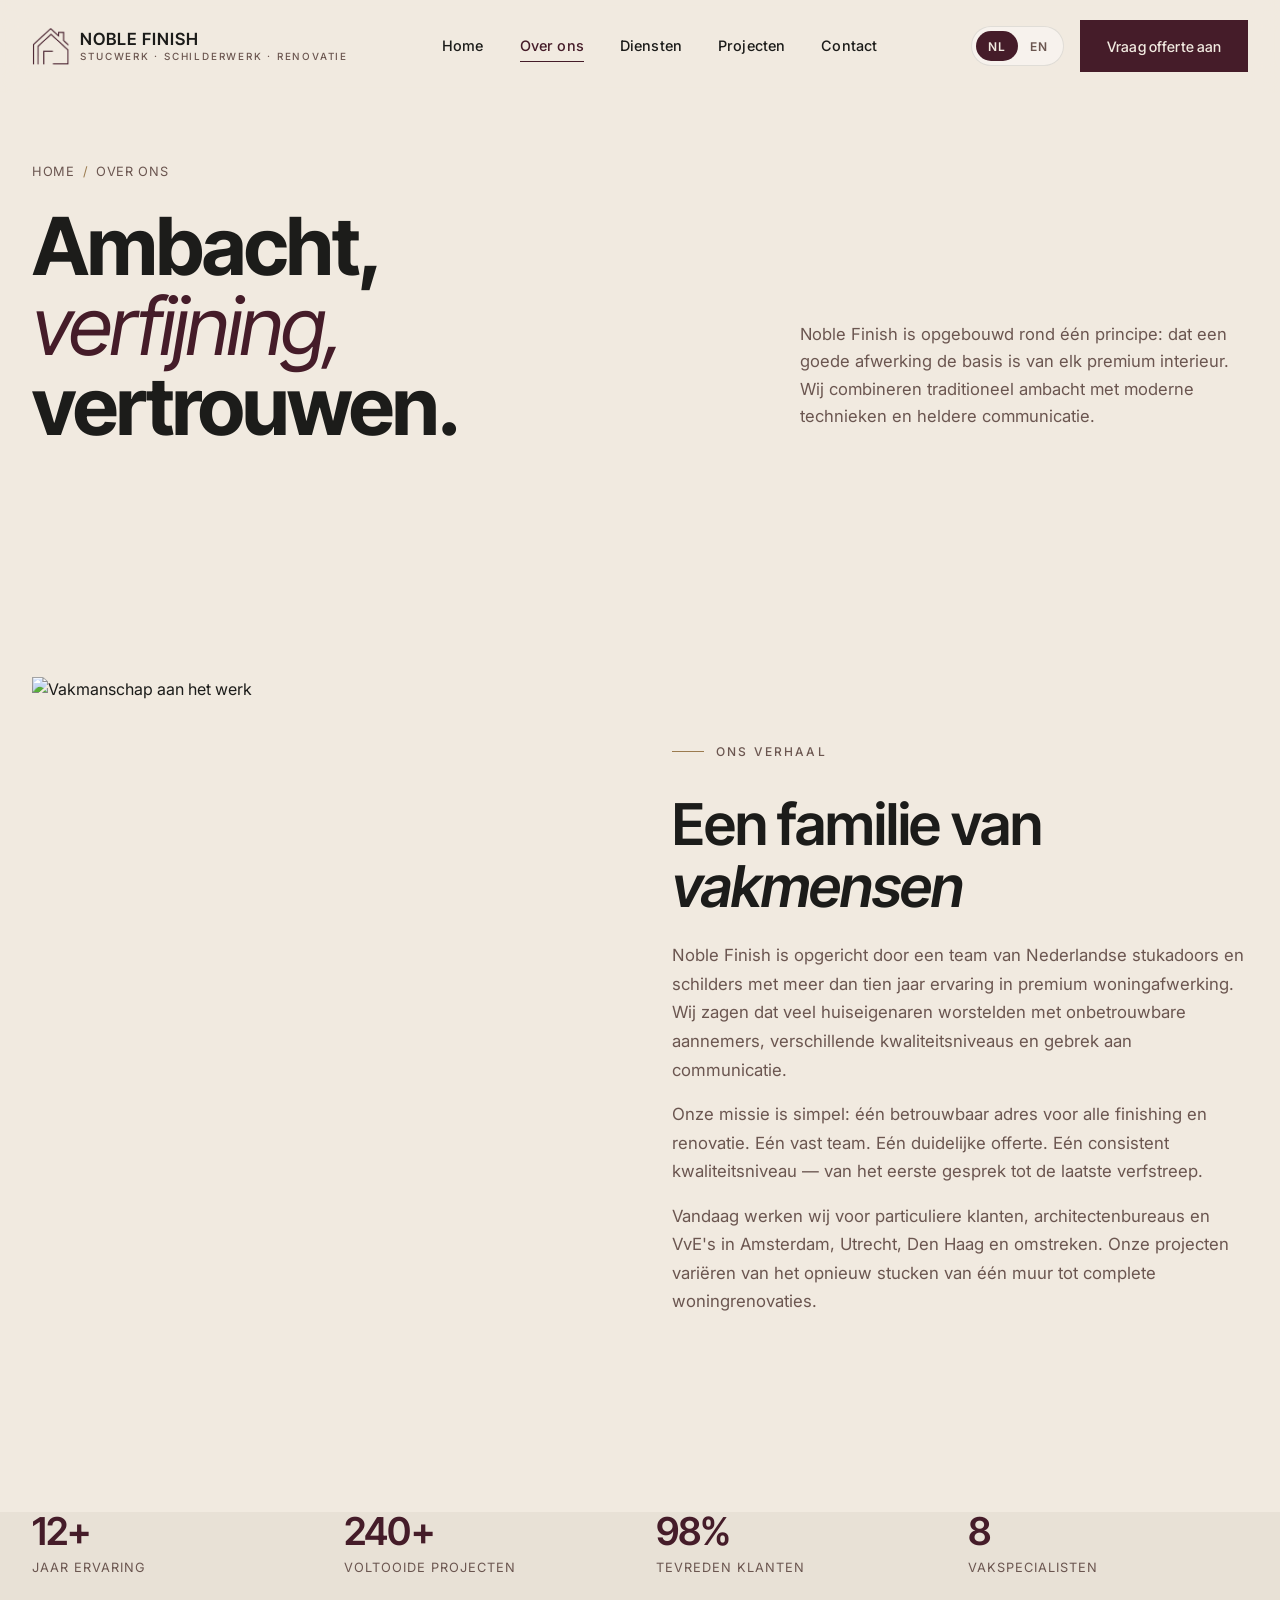
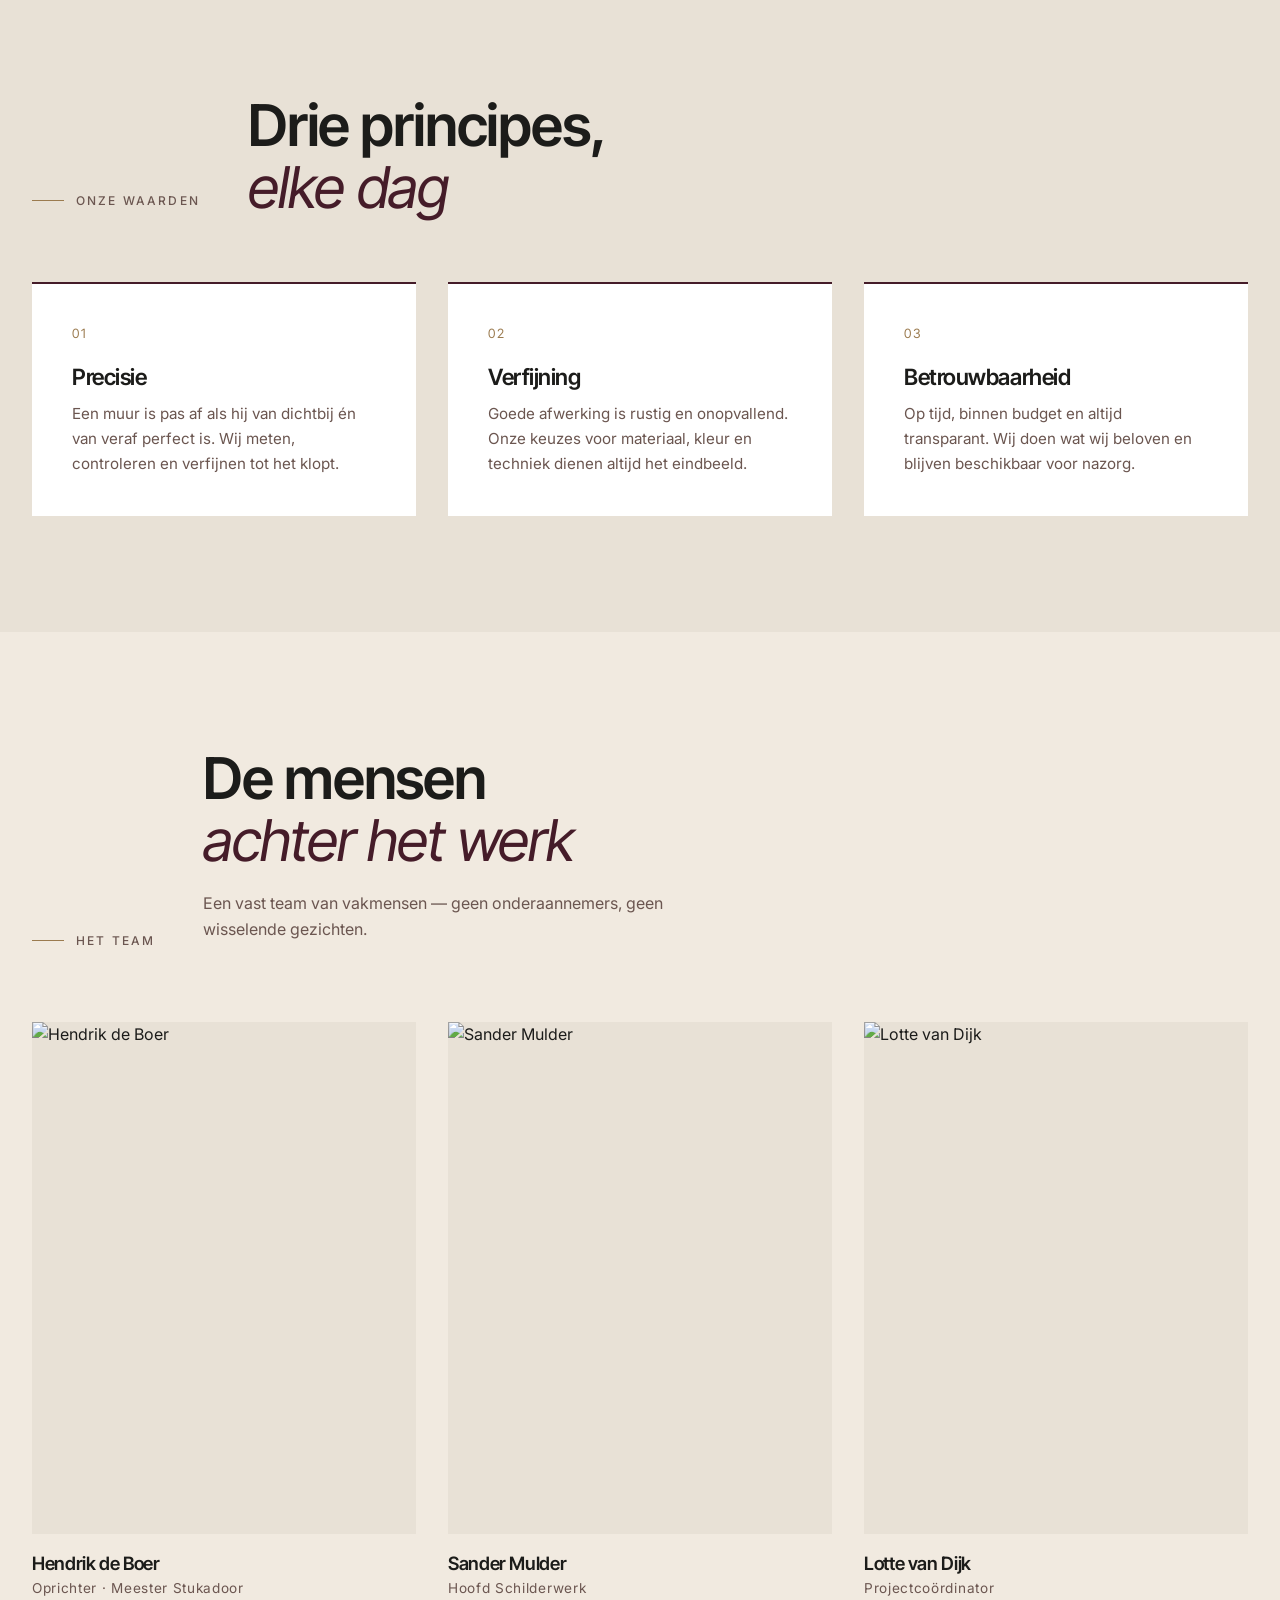
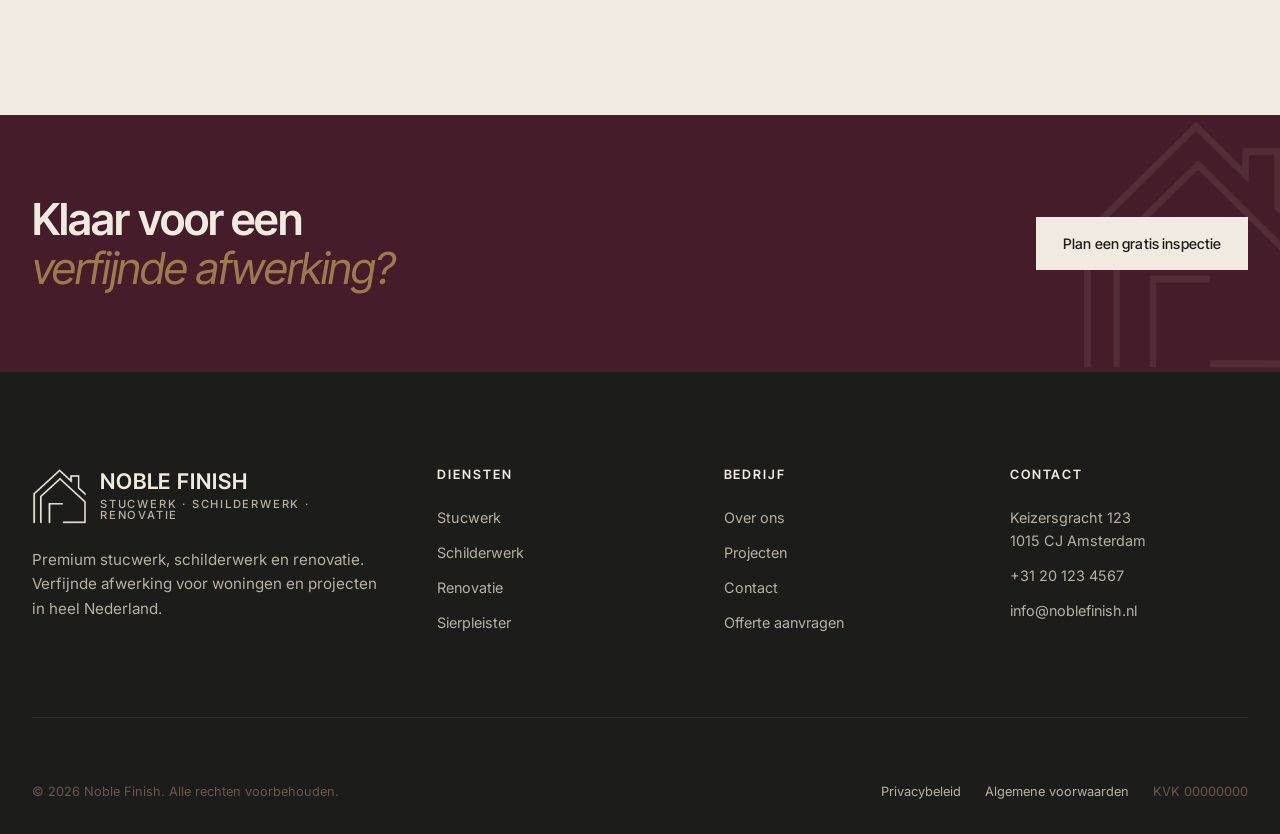
==== about.html @ 4089fd8e "commit" ====
<!DOCTYPE html>
<html lang="nl">
<head>
    <meta charset="UTF-8">
    <meta name="viewport" content="width=device-width, initial-scale=1.0">
    <title>Over ons · Noble Finish</title>
    <meta name="description" content="Noble Finish is een familie van vakmensen — een vast team van Nederlandse stukadoors, schilders en projectleiders met meer dan tien jaar ervaring in premium woningafwerking.">

    <link rel="icon" type="image/png" sizes="32x32" href="assets/logos/icon-color.png">
    <link rel="apple-touch-icon" href="assets/logos/icon-color.png">

    <link rel="preconnect" href="https://fonts.googleapis.com">
    <link rel="preconnect" href="https://fonts.gstatic.com" crossorigin>
    <link href="https://fonts.googleapis.com/css2?family=Inter+Tight:ital,wght@0,400;0,500;0,600;0,700;1,400&family=Inter:wght@400;500;600&display=swap" rel="stylesheet">

    <link rel="stylesheet" href="css/styles.css">
</head>
<body>

    <!-- ============ NAVIGATION ============ -->
    <nav class="nav" role="navigation" aria-label="Hoofdnavigatie">
        <div class="container">
            <div class="nav__inner">
                <a href="index.html" class="nav__brand" aria-label="Noble Finish home">
                    <img src="assets/logos/icon-color.png" alt="" class="nav__logo">
                    <span class="nav__brand-text">
                        <span class="nav__brand-name">Noble Finish</span>
                        <span class="nav__brand-tag">Stucwerk · Schilderwerk · Renovatie</span>
                    </span>
                </a>

                <ul class="nav__menu">
                    <li><a href="index.html"    class="nav__link" data-i18n="nav.home">Home</a></li>
                    <li><a href="about.html"    class="nav__link" data-i18n="nav.about">Over ons</a></li>
                    <li><a href="services.html" class="nav__link" data-i18n="nav.services">Diensten</a></li>
                    <li><a href="projects.html" class="nav__link" data-i18n="nav.projects">Projecten</a></li>
                    <li><a href="contact.html"  class="nav__link" data-i18n="nav.contact">Contact</a></li>
                </ul>

                <div class="nav__actions">
                    <div class="lang-toggle desktop-only" role="group" aria-label="Language">
                        <button class="lang-toggle__btn" data-lang="nl" type="button">NL</button>
                        <button class="lang-toggle__btn" data-lang="en" type="button">EN</button>
                    </div>
                    <a href="contact.html" class="btn btn--primary desktop-only" data-i18n="nav.cta">Vraag offerte aan</a>
                    <button class="nav__hamburger" aria-label="Menu" type="button">
                        <span></span><span></span><span></span>
                    </button>
                </div>
            </div>
        </div>
    </nav>

    <div class="mobile-menu" id="mobileMenu">
        <ul class="mobile-menu__list">
            <li><a href="index.html"    class="mobile-menu__link" data-i18n="nav.home">Home</a></li>
            <li><a href="about.html"    class="mobile-menu__link" data-i18n="nav.about">Over ons</a></li>
            <li><a href="services.html" class="mobile-menu__link" data-i18n="nav.services">Diensten</a></li>
            <li><a href="projects.html" class="mobile-menu__link" data-i18n="nav.projects">Projecten</a></li>
            <li><a href="contact.html"  class="mobile-menu__link" data-i18n="nav.contact">Contact</a></li>
        </ul>
        <div class="mobile-menu__footer">
            <div class="lang-toggle" role="group">
                <button class="lang-toggle__btn" data-lang="nl" type="button">NL</button>
                <button class="lang-toggle__btn" data-lang="en" type="button">EN</button>
            </div>
            <a href="contact.html" class="btn btn--primary" data-i18n="nav.cta">Vraag offerte aan</a>
        </div>
    </div>

    <!-- ============ PAGE HEADER ============ -->
    <header class="page-header">
        <div class="container">
            <div class="page-header__inner">
                <div>
                    <div class="breadcrumb reveal">
                        <a href="index.html" data-i18n="nav.home">Home</a>
                        <span class="breadcrumb__sep">/</span>
                        <span data-i18n="about.crumb">Over ons</span>
                    </div>
                    <h1 class="page-header__title reveal" data-delay="1">
                        <span data-i18n="about.title.l1">Ambacht,</span><br>
                        <em data-i18n="about.title.l2">verfijning,</em><br>
                        <span data-i18n="about.title.l3">vertrouwen.</span>
                    </h1>
                </div>
                <p class="page-header__lead reveal" data-delay="2" data-i18n="about.lead">
                    Noble Finish is opgebouwd rond één principe: dat een goede afwerking de basis is van elk premium interieur.
                </p>
            </div>
        </div>
    </header>

    <!-- ============ STORY (FEATURE BLOCK) ============ -->
    <section class="section">
        <div class="container">
            <div class="feature">
                <div class="feature__media reveal">
                    <img src="https://images.unsplash.com/photo-1556909114-f6e7ad7d3136?w=1000&q=80" alt="Vakmanschap aan het werk" loading="lazy">
                </div>
                <div class="feature__content reveal" data-delay="1">
                    <div class="section-head__label" data-i18n="about.story.label" style="margin-bottom: 1.5rem">Ons verhaal</div>
                    <h2 style="margin-bottom: 1.5rem">
                        <span data-i18n="about.story.title.l1">Een familie van</span><br>
                        <em data-i18n="about.story.title.l2">vakmensen</em>
                    </h2>
                    <p data-i18n="about.story.p1" style="color: var(--text-muted); font-size: 1.05rem; line-height: 1.7"></p>
                    <p data-i18n="about.story.p2" style="color: var(--text-muted); font-size: 1.05rem; line-height: 1.7"></p>
                    <p data-i18n="about.story.p3" style="color: var(--text-muted); font-size: 1.05rem; line-height: 1.7"></p>
                </div>
            </div>
        </div>
    </section>

    <!-- ============ STATS BAR ============ -->
    <section class="section section--alt" style="padding-top: 0">
        <div class="container">
            <div class="hero__stats" style="margin-top: 0; padding-top: 0; border-top: none">
                <div class="stat reveal">
                    <div class="stat__num" data-i18n="stats.years.num">12+</div>
                    <div class="stat__label" data-i18n="stats.years.label">Jaar ervaring</div>
                </div>
                <div class="stat reveal" data-delay="1">
                    <div class="stat__num" data-i18n="stats.projects.num">240+</div>
                    <div class="stat__label" data-i18n="stats.projects.label">Voltooide projecten</div>
                </div>
                <div class="stat reveal" data-delay="2">
                    <div class="stat__num" data-i18n="stats.clients.num">98%</div>
                    <div class="stat__label" data-i18n="stats.clients.label">Tevreden klanten</div>
                </div>
                <div class="stat reveal" data-delay="3">
                    <div class="stat__num" data-i18n="stats.team.num">8</div>
                    <div class="stat__label" data-i18n="stats.team.label">Vakspecialisten</div>
                </div>
            </div>
        </div>
    </section>

    <!-- ============ VALUES ============ -->
    <section class="section section--alt" style="padding-top: 0">
        <div class="container">
            <div class="section-head reveal">
                <div class="section-head__label" data-i18n="values.label">Onze waarden</div>
                <div class="section-head__title">
                    <h2>
                        <span data-i18n="values.title.l1">Drie principes,</span><br>
                        <em data-i18n="values.title.l2">elke dag</em>
                    </h2>
                </div>
            </div>

            <div class="about-values">
                <div class="value-card reveal">
                    <div class="value-card__num">01</div>
                    <h3 class="value-card__title" data-i18n="value.1.title">Precisie</h3>
                    <p class="value-card__desc" data-i18n="value.1.desc">Een muur is pas af als hij van dichtbij én van veraf perfect is. Wij meten, controleren en verfijnen tot het klopt.</p>
                </div>
                <div class="value-card reveal" data-delay="1">
                    <div class="value-card__num">02</div>
                    <h3 class="value-card__title" data-i18n="value.2.title">Verfijning</h3>
                    <p class="value-card__desc" data-i18n="value.2.desc">Goede afwerking is rustig en onopvallend. Onze keuzes voor materiaal, kleur en techniek dienen altijd het eindbeeld.</p>
                </div>
                <div class="value-card reveal" data-delay="2">
                    <div class="value-card__num">03</div>
                    <h3 class="value-card__title" data-i18n="value.3.title">Betrouwbaarheid</h3>
                    <p class="value-card__desc" data-i18n="value.3.desc">Op tijd, binnen budget en altijd transparant. Wij doen wat wij beloven en blijven beschikbaar voor nazorg.</p>
                </div>
            </div>
        </div>
    </section>

    <!-- ============ TEAM ============ -->
    <section class="section">
        <div class="container">
            <div class="section-head reveal">
                <div class="section-head__label" data-i18n="team.label">Het team</div>
                <div class="section-head__title">
                    <h2>
                        <span data-i18n="team.title.l1">De mensen</span><br>
                        <em data-i18n="team.title.l2">achter het werk</em>
                    </h2>
                    <p style="color: var(--text-muted); margin-top: 1.25rem; max-width: 32rem" data-i18n="team.lead">Een vast team van vakmensen — geen onderaannemers, geen wisselende gezichten.</p>
                </div>
            </div>

            <div class="team-grid">
                <div class="team-member reveal">
                    <div class="team-member__media">
                        <img src="https://images.unsplash.com/photo-1560250097-0b93528c311a?w=600&q=80" alt="Hendrik de Boer" loading="lazy">
                    </div>
                    <h3 class="team-member__name" data-i18n="team.1.name">Hendrik de Boer</h3>
                    <div class="team-member__role" data-i18n="team.1.role">Oprichter · Meester Stukadoor</div>
                </div>
                <div class="team-member reveal" data-delay="1">
                    <div class="team-member__media">
                        <img src="https://images.unsplash.com/photo-1500648767791-00dcc994a43e?w=600&q=80" alt="Sander Mulder" loading="lazy">
                    </div>
                    <h3 class="team-member__name" data-i18n="team.2.name">Sander Mulder</h3>
                    <div class="team-member__role" data-i18n="team.2.role">Hoofd Schilderwerk</div>
                </div>
                <div class="team-member reveal" data-delay="2">
                    <div class="team-member__media">
                        <img src="https://images.unsplash.com/photo-1573496359142-b8d87734a5a2?w=600&q=80" alt="Lotte van Dijk" loading="lazy">
                    </div>
                    <h3 class="team-member__name" data-i18n="team.3.name">Lotte van Dijk</h3>
                    <div class="team-member__role" data-i18n="team.3.role">Projectcoördinator</div>
                </div>
            </div>
        </div>
    </section>

    <!-- ============ CTA STRIP ============ -->
    <section class="cta-strip">
        <img src="assets/logos/icon-white.png" alt="" class="cta-strip__decoration" aria-hidden="true">
        <div class="container">
            <div class="cta-strip__inner reveal">
                <h2>
                    <span data-i18n="cta.title.l1">Klaar voor een</span><br>
                    <em data-i18n="cta.title.l2">verfijnde afwerking?</em>
                </h2>
                <a href="contact.html" class="btn btn--light" data-i18n="cta.button">
                    Plan een gratis inspectie
                    <span class="btn__arrow">→</span>
                </a>
            </div>
        </div>
    </section>

    <!-- ============ FOOTER ============ -->
    <footer class="footer">
        <div class="container">
            <div class="footer__grid">
                <div>
                    <div class="footer__brand">
                        <img src="assets/logos/icon-white.png" alt="" class="footer__brand-logo">
                        <span class="footer__brand-text">
                            <span class="footer__brand-name">Noble Finish</span>
                            <span class="footer__brand-tag">Stucwerk · Schilderwerk · Renovatie</span>
                        </span>
                    </div>
                    <p class="footer__tagline" data-i18n="footer.tagline">Premium stucwerk, schilderwerk en renovatie. Verfijnde afwerking voor woningen en projecten in heel Nederland.</p>
                </div>
                <div>
                    <h4 class="footer__heading" data-i18n="footer.col2.heading">Diensten</h4>
                    <ul class="footer__list">
                        <li><a href="services.html" data-i18n="footer.col2.l1">Stucwerk</a></li>
                        <li><a href="services.html" data-i18n="footer.col2.l2">Schilderwerk</a></li>
                        <li><a href="services.html" data-i18n="footer.col2.l3">Renovatie</a></li>
                        <li><a href="services.html" data-i18n="footer.col2.l4">Sierpleister</a></li>
                    </ul>
                </div>
                <div>
                    <h4 class="footer__heading" data-i18n="footer.col3.heading">Bedrijf</h4>
                    <ul class="footer__list">
                        <li><a href="about.html" data-i18n="footer.col3.l1">Over ons</a></li>
                        <li><a href="projects.html" data-i18n="footer.col3.l2">Projecten</a></li>
                        <li><a href="contact.html" data-i18n="footer.col3.l3">Contact</a></li>
                        <li><a href="contact.html" data-i18n="footer.col3.l4">Offerte aanvragen</a></li>
                    </ul>
                </div>
                <div>
                    <h4 class="footer__heading" data-i18n="footer.col4.heading">Contact</h4>
                    <ul class="footer__list">
                        <li data-i18n="footer.col4.address">Keizersgracht 123<br>1015 CJ Amsterdam</li>
                        <li><a href="tel:+31201234567" data-i18n="footer.col4.phone">+31 20 123 4567</a></li>
                        <li><a href="mailto:info@noblefinish.nl" data-i18n="footer.col4.email">info@noblefinish.nl</a></li>
                    </ul>
                </div>
            </div>

            <div class="footer__bottom">
                <div data-i18n="footer.copyright">© 2026 Noble Finish. Alle rechten voorbehouden.</div>
                <div class="footer__legal">
                    <a href="#" data-i18n="footer.privacy">Privacybeleid</a>
                    <a href="#" data-i18n="footer.terms">Algemene voorwaarden</a>
                    <span data-i18n="footer.kvk">KVK 00000000</span>
                </div>
            </div>
        </div>
    </footer>

    <script src="js/translations.js"></script>
    <script src="js/main.js"></script>
</body>
</html>
---- css/styles.css ----
/* =========================================================
   NOBLE FINISH — Brand Stylesheet
   Premium finishing, plastering & renovation
   Brand guidelines compliance:
   - Colors: Burgundy 25–20%, Black 8–10%, Ivory 55–60%,
     Brown 8–12%, Greige 8–12%, Gold 2–3%
   - Typography: Neue Haas Grotesk Display Pro (headings),
     Degular (body) — substituted with high-quality web equivalents
   ========================================================= */

/* -------- Design tokens -------- */
:root {
    /* Brand palette (from Brand Identity Guidelines) */
    --burgundy:    #451C29;
    --burgundy-2:  #5A2535;     /* slightly lifted burgundy for hovers */
    --charcoal:    #1C1C1A;
    --ivory:       #F1EAE0;
    --ivory-2:     #E8E1D6;     /* slightly deeper ivory for sections */
    --brown:       #6B5650;
    --greige:      #B8B1A4;
    --greige-2:    #D4CDC0;     /* soft greige tint */
    --gold:        #9B7B4F;
    --white:       #FFFFFF;
    --black:       #000000;

    /* Functional tokens */
    --bg:          var(--ivory);
    --bg-alt:      var(--ivory-2);
    --bg-dark:     var(--charcoal);
    --text:        var(--charcoal);
    --text-muted:  var(--brown);
    --accent:      var(--burgundy);
    --line:        rgba(28, 28, 26, 0.10);
    --line-soft:   rgba(28, 28, 26, 0.06);

    /* Typography (Neue Haas Grotesk → Inter Tight as closest free
       Grotesk; Degular → Inter for body — both refined, swiss,
       neutral. Could be swapped for licensed fonts later.) */
    --font-display: "Inter Tight", "Neue Haas Grotesk", "Helvetica Neue", Helvetica, Arial, sans-serif;
    --font-body:    "Inter", "Degular", -apple-system, BlinkMacSystemFont, "Segoe UI", sans-serif;

    /* Layout */
    --container:   1280px;
    --gutter:      clamp(1.25rem, 4vw, 2rem);
    --section-y:   clamp(4rem, 9vw, 7.5rem);

    /* Motion */
    --ease:        cubic-bezier(0.22, 0.61, 0.36, 1);
    --ease-out:    cubic-bezier(0.16, 1, 0.3, 1);
    --dur:         0.5s;
    --dur-fast:    0.25s;
}

/* -------- Reset & base -------- */
*, *::before, *::after { box-sizing: border-box; }
html { scroll-behavior: smooth; -webkit-text-size-adjust: 100%; }
body {
    margin: 0;
    font-family: var(--font-body);
    font-size: 16px;
    line-height: 1.6;
    color: var(--text);
    background: var(--bg);
    -webkit-font-smoothing: antialiased;
    -moz-osx-font-smoothing: grayscale;
    overflow-x: hidden;
}
img { max-width: 100%; height: auto; display: block; }
a { color: inherit; text-decoration: none; }
button { font: inherit; cursor: pointer; border: none; background: none; color: inherit; }

/* Typography hierarchy — display font for headings */
h1, h2, h3, h4, h5, h6 {
    font-family: var(--font-display);
    font-weight: 600;
    line-height: 1.08;
    letter-spacing: -0.02em;
    color: var(--charcoal);
    margin: 0;
}
h1 { font-size: clamp(2.5rem, 6.5vw, 5.5rem); font-weight: 700; }
h2 { font-size: clamp(2rem, 4.5vw, 3.75rem); }
h3 { font-size: clamp(1.4rem, 2.4vw, 2rem); }
h4 { font-size: clamp(1.1rem, 1.6vw, 1.35rem); }
p  { margin: 0 0 1rem; }

::selection { background: var(--burgundy); color: var(--ivory); }

/* -------- Container -------- */
.container {
    width: 100%;
    max-width: var(--container);
    margin: 0 auto;
    padding-left: var(--gutter);
    padding-right: var(--gutter);
}
.container--wide { max-width: 1440px; }

/* =========================================================
   NAVIGATION
   ========================================================= */
.nav {
    position: fixed;
    top: 0;
    left: 0;
    right: 0;
    z-index: 100;
    padding: 1.25rem 0;
    background: rgba(241, 234, 224, 0.85);
    backdrop-filter: blur(14px);
    -webkit-backdrop-filter: blur(14px);
    border-bottom: 1px solid transparent;
    transition: padding var(--dur-fast) var(--ease),
                background var(--dur-fast) var(--ease),
                border-color var(--dur-fast) var(--ease);
}
.nav.is-scrolled {
    padding: 0.75rem 0;
    background: rgba(241, 234, 224, 0.96);
    border-bottom-color: var(--line);
}
.nav__inner {
    display: flex;
    align-items: center;
    justify-content: space-between;
    gap: 2rem;
}
.nav__brand {
    display: flex;
    align-items: center;
    gap: 0.65rem;
    flex-shrink: 0;
    text-decoration: none;
}
.nav__logo {
    height: 38px;
    width: auto;
    display: block;
    flex-shrink: 0;
    transition: height var(--dur-fast) var(--ease);
}
.nav.is-scrolled .nav__logo { height: 32px; }
.nav__brand-text {
    display: flex;
    flex-direction: column;
    line-height: 1;
}
.nav__brand-name {
    font-family: var(--font-display);
    font-weight: 600;
    font-size: 1.05rem;
    letter-spacing: 0.05em;
    color: var(--charcoal);
    text-transform: uppercase;
}
.nav__brand-tag {
    font-size: 0.62rem;
    font-weight: 500;
    letter-spacing: 0.18em;
    text-transform: uppercase;
    color: var(--text-muted);
    margin-top: 0.25rem;
}
@media (max-width: 480px) {
    .nav__brand-tag { display: none; }
    .nav__brand-name { font-size: 0.95rem; }
    .nav__logo { height: 32px; }
}

.nav__menu {
    display: flex;
    align-items: center;
    gap: 2.25rem;
    list-style: none;
    margin: 0;
    padding: 0;
}
.nav__link {
    position: relative;
    font-size: 0.9rem;
    font-weight: 500;
    letter-spacing: 0.01em;
    color: var(--charcoal);
    padding: 0.5rem 0;
    transition: color var(--dur-fast) var(--ease);
}
.nav__link::after {
    content: '';
    position: absolute;
    bottom: 0;
    left: 0;
    right: 0;
    height: 1px;
    background: var(--burgundy);
    transform: scaleX(0);
    transform-origin: left;
    transition: transform var(--dur) var(--ease-out);
}
.nav__link:hover { color: var(--burgundy); }
.nav__link:hover::after,
.nav__link.is-active::after { transform: scaleX(1); }
.nav__link.is-active { color: var(--burgundy); }

.nav__actions {
    display: flex;
    align-items: center;
    gap: 1rem;
}

/* Language toggle */
.lang-toggle {
    display: inline-flex;
    align-items: center;
    border: 1px solid var(--line);
    border-radius: 999px;
    padding: 0.25rem;
    background: rgba(255,255,255,0.4);
}
.lang-toggle__btn {
    font-size: 0.75rem;
    font-weight: 600;
    letter-spacing: 0.06em;
    padding: 0.35rem 0.75rem;
    border-radius: 999px;
    color: var(--text-muted);
    transition: all var(--dur-fast) var(--ease);
}
.lang-toggle__btn.is-active {
    background: var(--burgundy);
    color: var(--ivory);
}

/* CTA button (used in nav and elsewhere) */
.btn {
    display: inline-flex;
    align-items: center;
    gap: 0.6rem;
    font-family: var(--font-display);
    font-size: 0.9rem;
    font-weight: 500;
    letter-spacing: 0.01em;
    padding: 0.85rem 1.6rem;
    border-radius: 0;
    transition: all var(--dur-fast) var(--ease);
    cursor: pointer;
    white-space: nowrap;
}
.btn--primary {
    background: var(--burgundy);
    color: var(--ivory);
    border: 1px solid var(--burgundy);
}
.btn--primary:hover {
    background: var(--burgundy-2);
    border-color: var(--burgundy-2);
    transform: translateY(-1px);
}
.btn--ghost {
    background: transparent;
    color: var(--charcoal);
    border: 1px solid var(--charcoal);
}
.btn--ghost:hover {
    background: var(--charcoal);
    color: var(--ivory);
}
.btn--light {
    background: var(--ivory);
    color: var(--charcoal);
    border: 1px solid var(--ivory);
}
.btn--light:hover {
    background: transparent;
    color: var(--ivory);
}
.btn__arrow {
    display: inline-block;
    transition: transform var(--dur-fast) var(--ease);
}
.btn:hover .btn__arrow { transform: translateX(4px); }

/* Hamburger (mobile only by default — applied in media query) */
.nav__hamburger {
    display: flex;
    flex-direction: column;
    justify-content: center;
    gap: 5px;
    width: 28px;
    height: 28px;
    cursor: pointer;
}
.nav__hamburger span {
    display: block;
    width: 100%;
    height: 1.5px;
    background: var(--charcoal);
    transition: transform var(--dur-fast) var(--ease),
                opacity var(--dur-fast) var(--ease);
}
.nav__hamburger.is-open span:nth-child(1) { transform: translateY(6.5px) rotate(45deg); }
.nav__hamburger.is-open span:nth-child(2) { opacity: 0; }
.nav__hamburger.is-open span:nth-child(3) { transform: translateY(-6.5px) rotate(-45deg); }

/* Mobile menu overlay */
.mobile-menu {
    position: fixed;
    inset: 0;
    background: var(--ivory);
    z-index: 90;
    padding: 6rem var(--gutter) 2rem;
    transform: translateX(100%);
    transition: transform var(--dur) var(--ease-out);
    overflow-y: auto;
    visibility: hidden;
}
.mobile-menu.is-open {
    transform: translateX(0);
    visibility: visible;
}
.mobile-menu__list {
    list-style: none;
    margin: 0;
    padding: 0;
    display: flex;
    flex-direction: column;
    gap: 0.5rem;
}
.mobile-menu__link {
    display: block;
    font-family: var(--font-display);
    font-size: 1.75rem;
    font-weight: 600;
    letter-spacing: -0.01em;
    padding: 0.75rem 0;
    color: var(--charcoal);
    border-bottom: 1px solid var(--line);
}
.mobile-menu__link.is-active { color: var(--burgundy); }
.mobile-menu__footer {
    margin-top: 2.5rem;
    display: flex;
    flex-direction: column;
    gap: 1.25rem;
}

/* =========================================================
   HERO
   ========================================================= */
.hero {
    position: relative;
    min-height: 100vh;
    padding-top: clamp(6rem, 12vh, 9rem);
    padding-bottom: var(--section-y);
    overflow: hidden;
    background: var(--ivory);
}
.hero__grid {
    display: grid;
    grid-template-columns: 1.1fr 1fr;
    gap: clamp(2rem, 5vw, 5rem);
    align-items: center;
}
.hero__content { position: relative; z-index: 2; }
.hero__eyebrow {
    display: inline-flex;
    align-items: center;
    gap: 0.65rem;
    font-size: 0.75rem;
    font-weight: 500;
    letter-spacing: 0.18em;
    text-transform: uppercase;
    color: var(--text-muted);
    margin-bottom: 1.5rem;
}
.hero__eyebrow::before {
    content: '';
    display: block;
    width: 28px;
    height: 1px;
    background: var(--gold);
}
.hero__title {
    font-size: clamp(2.5rem, 6.5vw, 5.5rem);
    font-weight: 700;
    line-height: 1.02;
    letter-spacing: -0.025em;
    color: var(--charcoal);
    margin-bottom: 1.75rem;
}
.hero__title em {
    font-style: italic;
    font-weight: 400;
    color: var(--burgundy);
}
.hero__subtitle {
    font-size: clamp(1rem, 1.4vw, 1.15rem);
    line-height: 1.6;
    color: var(--text-muted);
    max-width: 32rem;
    margin-bottom: 2.5rem;
}
.hero__actions {
    display: flex;
    gap: 1rem;
    flex-wrap: wrap;
}
.hero__media {
    position: relative;
    aspect-ratio: 4/5;
    overflow: hidden;
    border-radius: 2px;
}
.hero__media img {
    width: 100%;
    height: 100%;
    object-fit: cover;
    transition: transform 1.4s var(--ease-out);
}
.hero__media::after {
    content: '';
    position: absolute;
    inset: 0;
    background: linear-gradient(180deg, transparent 60%, rgba(28,28,26,0.18));
    pointer-events: none;
}
.hero__media-tag {
    position: absolute;
    bottom: 1.5rem;
    left: 1.5rem;
    z-index: 2;
    background: var(--ivory);
    padding: 0.65rem 1rem;
    font-size: 0.7rem;
    font-weight: 500;
    letter-spacing: 0.15em;
    text-transform: uppercase;
    color: var(--charcoal);
}
.hero__media-tag span { color: var(--burgundy); margin-right: 0.4rem; }

/* Decorative architectural lines */
.hero__lines {
    position: absolute;
    top: 0;
    right: 0;
    width: 50%;
    height: 100%;
    pointer-events: none;
    opacity: 0.5;
}
.hero__lines::before,
.hero__lines::after {
    content: '';
    position: absolute;
    background: var(--burgundy);
    opacity: 0.6;
}
.hero__lines::before {
    top: 18%;
    right: 0;
    width: 32%;
    height: 1px;
}
.hero__lines::after {
    bottom: 12%;
    right: 8%;
    width: 1px;
    height: 24%;
}

.hero__stats {
    margin-top: 4rem;
    padding-top: 2.5rem;
    border-top: 1px solid var(--line);
    display: grid;
    grid-template-columns: repeat(4, 1fr);
    gap: 2rem;
}
.stat__num {
    font-family: var(--font-display);
    font-size: clamp(1.75rem, 3vw, 2.5rem);
    font-weight: 600;
    color: var(--burgundy);
    line-height: 1;
    margin-bottom: 0.5rem;
    letter-spacing: -0.02em;
}
.stat__label {
    font-size: 0.8rem;
    letter-spacing: 0.08em;
    text-transform: uppercase;
    color: var(--text-muted);
}

/* =========================================================
   SECTION HEADERS (shared)
   ========================================================= */
.section {
    padding: var(--section-y) 0;
    position: relative;
}
.section--alt { background: var(--ivory-2); }
.section--dark { background: var(--charcoal); color: var(--ivory); }
.section--dark h2,
.section--dark h3 { color: var(--ivory); }

.section-head {
    display: grid;
    grid-template-columns: auto 1fr;
    gap: 3rem;
    margin-bottom: 4rem;
    align-items: end;
}
.section-head__label {
    display: flex;
    align-items: center;
    gap: 0.75rem;
    font-size: 0.75rem;
    font-weight: 500;
    letter-spacing: 0.18em;
    text-transform: uppercase;
    color: var(--text-muted);
    padding-bottom: 0.5rem;
}
.section-head__label::before {
    content: '';
    display: block;
    width: 32px;
    height: 1px;
    background: var(--gold);
}
.section--dark .section-head__label { color: var(--greige); }

.section-head__title {
    max-width: 36rem;
}
.section-head__title h2 em {
    font-style: italic;
    font-weight: 400;
    color: var(--burgundy);
}
.section--dark .section-head__title h2 em { color: var(--gold); }

/* =========================================================
   SERVICES SECTION
   ========================================================= */
.services {
    display: grid;
    grid-template-columns: repeat(3, 1fr);
    gap: 1px;
    background: var(--line);
    border: 1px solid var(--line);
}
.service {
    background: var(--ivory);
    padding: 3rem 2.5rem;
    transition: background var(--dur) var(--ease);
    position: relative;
    overflow: hidden;
}
.section--alt .service { background: var(--ivory-2); }
.service:hover {
    background: var(--charcoal);
    color: var(--ivory);
}
.service:hover .service__title,
.service:hover .service__num { color: var(--ivory); }
.service:hover .service__desc { color: var(--greige); }
.service:hover .service__icon { stroke: var(--gold); }
.service:hover .service__more { color: var(--gold); }

.service__num {
    font-family: var(--font-display);
    font-size: 0.8rem;
    letter-spacing: 0.18em;
    color: var(--text-muted);
    margin-bottom: 2.5rem;
    transition: color var(--dur) var(--ease);
}
.service__icon {
    width: 56px;
    height: 56px;
    stroke: var(--burgundy);
    fill: none;
    stroke-width: 1.5;
    margin-bottom: 1.75rem;
    transition: stroke var(--dur) var(--ease);
}
.service__title {
    font-size: 1.5rem;
    font-weight: 600;
    letter-spacing: -0.01em;
    margin-bottom: 1rem;
    color: var(--charcoal);
    transition: color var(--dur) var(--ease);
}
.service__desc {
    font-size: 0.95rem;
    line-height: 1.65;
    color: var(--text-muted);
    margin-bottom: 1.5rem;
    transition: color var(--dur) var(--ease);
}
.service__more {
    display: inline-flex;
    align-items: center;
    gap: 0.5rem;
    font-size: 0.85rem;
    font-weight: 500;
    letter-spacing: 0.04em;
    color: var(--burgundy);
    transition: gap var(--dur-fast) var(--ease),
                color var(--dur) var(--ease);
}
.service:hover .service__more { gap: 0.75rem; }

/* =========================================================
   FEATURE / VALUE BLOCK (used on home + about)
   ========================================================= */
.feature {
    display: grid;
    grid-template-columns: 1fr 1fr;
    gap: clamp(2rem, 5vw, 5rem);
    align-items: center;
}
.feature--reverse { direction: rtl; }
.feature--reverse > * { direction: ltr; }
.feature__media {
    aspect-ratio: 4/5;
    overflow: hidden;
    position: relative;
}
.feature__media img {
    width: 100%;
    height: 100%;
    object-fit: cover;
}
.feature__content { padding: 1rem 0; }
.feature__list {
    list-style: none;
    padding: 0;
    margin: 2rem 0 0;
}
.feature__list li {
    display: flex;
    gap: 1rem;
    padding: 1.25rem 0;
    border-top: 1px solid var(--line);
    align-items: start;
}
.feature__list li:last-child { border-bottom: 1px solid var(--line); }
.feature__list-num {
    font-family: var(--font-display);
    font-size: 0.8rem;
    letter-spacing: 0.1em;
    color: var(--gold);
    flex-shrink: 0;
    padding-top: 0.2rem;
    min-width: 32px;
}
.feature__list-text strong {
    display: block;
    font-family: var(--font-display);
    font-weight: 600;
    margin-bottom: 0.35rem;
    color: var(--charcoal);
}
.feature__list-text span {
    color: var(--text-muted);
    font-size: 0.95rem;
}

/* =========================================================
   PROJECTS / GALLERY
   ========================================================= */
.projects-grid {
    display: grid;
    grid-template-columns: repeat(12, 1fr);
    gap: 1.5rem;
}
.project {
    position: relative;
    overflow: hidden;
    aspect-ratio: 4/5;
}
.project--wide  { grid-column: span 8; aspect-ratio: 16/10; }
.project--small { grid-column: span 4; }
.project--half  { grid-column: span 6; aspect-ratio: 4/3; }
.project__img {
    width: 100%;
    height: 100%;
    object-fit: cover;
    transition: transform 1.2s var(--ease-out);
}
.project:hover .project__img { transform: scale(1.04); }
.project__overlay {
    position: absolute;
    inset: 0;
    background: linear-gradient(180deg, transparent 50%, rgba(28,28,26,0.75));
    display: flex;
    flex-direction: column;
    justify-content: flex-end;
    padding: 2rem;
    color: var(--ivory);
}
.project__category {
    font-size: 0.7rem;
    letter-spacing: 0.18em;
    text-transform: uppercase;
    color: var(--gold);
    margin-bottom: 0.5rem;
}
.project__title {
    font-family: var(--font-display);
    font-size: 1.5rem;
    font-weight: 600;
    letter-spacing: -0.01em;
}

/* =========================================================
   CTA STRIP
   ========================================================= */
.cta-strip {
    background: var(--burgundy);
    color: var(--ivory);
    padding: clamp(3rem, 7vw, 5rem) 0;
    position: relative;
    overflow: hidden;
}
.cta-strip__inner {
    display: grid;
    grid-template-columns: 1fr auto;
    gap: 3rem;
    align-items: center;
}
.cta-strip h2 {
    color: var(--ivory);
    font-size: clamp(1.75rem, 3.5vw, 2.75rem);
    line-height: 1.1;
    margin: 0;
}
.cta-strip h2 em {
    font-style: italic;
    font-weight: 400;
    color: var(--gold);
}
.cta-strip__decoration {
    position: absolute;
    top: 0;
    right: -3%;
    height: 100%;
    width: 240px;
    opacity: 0.08;
    pointer-events: none;
}

/* =========================================================
   TESTIMONIALS
   ========================================================= */
.testimonials-grid {
    display: grid;
    grid-template-columns: repeat(3, 1fr);
    gap: 1.5rem;
}
.testimonial {
    background: var(--ivory);
    padding: 2.5rem;
    border: 1px solid var(--line);
    display: flex;
    flex-direction: column;
    gap: 1.5rem;
}
.section--alt .testimonial { background: var(--ivory); }
.testimonial__quote {
    font-family: var(--font-display);
    font-size: 1.05rem;
    line-height: 1.55;
    color: var(--charcoal);
    flex: 1;
    margin: 0;
    font-weight: 400;
    letter-spacing: -0.005em;
}
.testimonial__quote::before {
    content: '"';
    display: block;
    font-size: 3rem;
    line-height: 0.6;
    color: var(--burgundy);
    margin-bottom: 1rem;
    font-family: Georgia, serif;
}
.testimonial__author {
    display: flex;
    align-items: center;
    gap: 1rem;
    padding-top: 1.25rem;
    border-top: 1px solid var(--line);
}
.testimonial__name {
    font-family: var(--font-display);
    font-weight: 600;
    color: var(--charcoal);
    font-size: 0.95rem;
}
.testimonial__role {
    font-size: 0.8rem;
    color: var(--text-muted);
    margin-top: 0.15rem;
}
.testimonial__stars {
    color: var(--gold);
    letter-spacing: 0.1em;
    font-size: 0.85rem;
}

/* =========================================================
   PROCESS (timeline)
   ========================================================= */
.process {
    display: grid;
    grid-template-columns: repeat(4, 1fr);
    gap: 1px;
    background: rgba(241, 234, 224, 0.15);
}
.process__step {
    background: var(--charcoal);
    padding: 2.5rem 2rem;
    position: relative;
}
.process__num {
    font-family: var(--font-display);
    font-size: 3.5rem;
    font-weight: 700;
    color: var(--burgundy);
    line-height: 1;
    margin-bottom: 1.5rem;
    letter-spacing: -0.04em;
}
.process__title {
    font-size: 1.15rem;
    color: var(--ivory);
    margin-bottom: 0.75rem;
    font-weight: 600;
}
.process__desc {
    font-size: 0.9rem;
    color: var(--greige);
    line-height: 1.6;
}

/* =========================================================
   FOOTER
   ========================================================= */
.footer {
    background: var(--charcoal);
    color: var(--ivory);
    padding: clamp(4rem, 8vw, 6rem) 0 2rem;
}
.footer__grid {
    display: grid;
    grid-template-columns: 1.5fr 1fr 1fr 1fr;
    gap: 3rem;
    margin-bottom: 4rem;
    padding-bottom: 4rem;
    border-bottom: 1px solid rgba(241, 234, 224, 0.1);
}
.footer__brand {
    display: flex;
    align-items: center;
    gap: 0.75rem;
    margin-bottom: 1.5rem;
}
.footer__brand-logo {
    height: 56px;
    width: auto;
    display: block;
}
.footer__brand-text {
    display: flex;
    flex-direction: column;
    line-height: 1;
}
.footer__brand-name {
    font-family: var(--font-display);
    font-weight: 600;
    font-size: 1.35rem;
    letter-spacing: 0.04em;
    color: var(--ivory);
    text-transform: uppercase;
}
.footer__brand-tag {
    font-size: 0.7rem;
    font-weight: 500;
    letter-spacing: 0.16em;
    text-transform: uppercase;
    color: var(--greige);
    margin-top: 0.4rem;
}
.footer__tagline {
    color: var(--greige);
    max-width: 24rem;
    margin-bottom: 2rem;
    font-size: 0.95rem;
    line-height: 1.6;
}
.footer__heading {
    font-family: var(--font-display);
    font-size: 0.8rem;
    font-weight: 600;
    letter-spacing: 0.15em;
    text-transform: uppercase;
    color: var(--ivory);
    margin-bottom: 1.5rem;
}
.footer__list {
    list-style: none;
    padding: 0;
    margin: 0;
    display: flex;
    flex-direction: column;
    gap: 0.75rem;
}
.footer__list a,
.footer__list li {
    color: var(--greige);
    font-size: 0.9rem;
    transition: color var(--dur-fast) var(--ease);
}
.footer__list a:hover { color: var(--gold); }

.footer__bottom {
    display: flex;
    justify-content: space-between;
    align-items: center;
    flex-wrap: wrap;
    gap: 1rem;
    font-size: 0.8rem;
    color: var(--brown);
}
.footer__bottom a { color: var(--greige); }
.footer__bottom a:hover { color: var(--gold); }
.footer__legal {
    display: flex;
    gap: 1.5rem;
}

/* =========================================================
   PAGE HEADER (sub-pages)
   ========================================================= */
.page-header {
    padding: clamp(8rem, 18vh, 11rem) 0 var(--section-y);
    background: var(--ivory);
    position: relative;
    overflow: hidden;
}
.page-header__inner {
    display: grid;
    grid-template-columns: 1fr 1fr;
    gap: 3rem;
    align-items: end;
}
.page-header__title {
    font-size: clamp(2.5rem, 7vw, 5rem);
    line-height: 1;
    letter-spacing: -0.025em;
}
.page-header__title em {
    font-style: italic;
    font-weight: 400;
    color: var(--burgundy);
}
.page-header__lead {
    font-size: clamp(1rem, 1.3vw, 1.1rem);
    color: var(--text-muted);
    line-height: 1.65;
    max-width: 28rem;
    justify-self: end;
}
.breadcrumb {
    display: flex;
    align-items: center;
    gap: 0.5rem;
    font-size: 0.8rem;
    letter-spacing: 0.05em;
    color: var(--text-muted);
    margin-bottom: 1.5rem;
    text-transform: uppercase;
}
.breadcrumb a:hover { color: var(--burgundy); }
.breadcrumb__sep { color: var(--gold); }

/* =========================================================
   ABOUT PAGE
   ========================================================= */
.about-values {
    display: grid;
    grid-template-columns: repeat(3, 1fr);
    gap: 2rem;
}
.value-card {
    padding: 2.5rem;
    background: var(--ivory);
    border-top: 2px solid var(--burgundy);
    transition: transform var(--dur) var(--ease);
}
.section--alt .value-card { background: var(--white); }
.value-card:hover { transform: translateY(-4px); }
.value-card__num {
    font-family: var(--font-display);
    font-size: 0.8rem;
    letter-spacing: 0.18em;
    color: var(--gold);
    margin-bottom: 1.25rem;
}
.value-card__title {
    font-size: 1.4rem;
    margin-bottom: 0.75rem;
}
.value-card__desc {
    color: var(--text-muted);
    font-size: 0.95rem;
    line-height: 1.65;
    margin: 0;
}

/* Team grid */
.team-grid {
    display: grid;
    grid-template-columns: repeat(3, 1fr);
    gap: 2rem;
}
.team-member__media {
    aspect-ratio: 3/4;
    overflow: hidden;
    margin-bottom: 1.25rem;
    background: var(--ivory-2);
}
.team-member__media img {
    width: 100%;
    height: 100%;
    object-fit: cover;
    transition: transform 1s var(--ease-out);
    filter: grayscale(15%);
}
.team-member:hover .team-member__media img {
    transform: scale(1.03);
    filter: grayscale(0);
}
.team-member__name {
    font-size: 1.15rem;
    margin-bottom: 0.25rem;
}
.team-member__role {
    font-size: 0.85rem;
    color: var(--text-muted);
    letter-spacing: 0.05em;
}

/* =========================================================
   SERVICES PAGE
   ========================================================= */
.service-detail {
    display: grid;
    grid-template-columns: 1fr 1.2fr;
    gap: clamp(2rem, 5vw, 5rem);
    padding: var(--section-y) 0;
    align-items: center;
    border-bottom: 1px solid var(--line);
}
.service-detail:last-child { border-bottom: none; }
.service-detail--reverse { direction: rtl; }
.service-detail--reverse > * { direction: ltr; }
.service-detail__media {
    aspect-ratio: 5/6;
    overflow: hidden;
}
.service-detail__media img {
    width: 100%;
    height: 100%;
    object-fit: cover;
}
.service-detail__num {
    font-family: var(--font-display);
    font-size: 0.8rem;
    letter-spacing: 0.18em;
    color: var(--gold);
    margin-bottom: 1.25rem;
    display: flex;
    align-items: center;
    gap: 0.75rem;
}
.service-detail__num::before {
    content: '';
    display: block;
    width: 28px;
    height: 1px;
    background: var(--gold);
}
.service-detail__title {
    font-size: clamp(2rem, 4vw, 3rem);
    margin-bottom: 1.25rem;
}
.service-detail__desc {
    font-size: 1.05rem;
    color: var(--text-muted);
    line-height: 1.7;
    margin-bottom: 2rem;
}
.service-detail__list {
    list-style: none;
    padding: 0;
    margin: 0 0 2rem;
    display: grid;
    grid-template-columns: 1fr 1fr;
    gap: 0.75rem 1.5rem;
}
.service-detail__list li {
    position: relative;
    padding-left: 1.5rem;
    font-size: 0.95rem;
}
.service-detail__list li::before {
    content: '';
    position: absolute;
    left: 0;
    top: 0.7rem;
    width: 8px;
    height: 1px;
    background: var(--gold);
}

/* =========================================================
   CONTACT PAGE
   ========================================================= */
.contact-grid {
    display: grid;
    grid-template-columns: 1fr 1.2fr;
    gap: clamp(2rem, 5vw, 5rem);
}
.contact-info__item {
    padding: 1.75rem 0;
    border-bottom: 1px solid var(--line);
}
.contact-info__item:first-child { padding-top: 0; }
.contact-info__label {
    font-size: 0.75rem;
    letter-spacing: 0.18em;
    text-transform: uppercase;
    color: var(--text-muted);
    margin-bottom: 0.5rem;
}
.contact-info__value {
    font-family: var(--font-display);
    font-size: 1.15rem;
    color: var(--charcoal);
    font-weight: 500;
}
.contact-info__value a:hover { color: var(--burgundy); }

.form {
    background: var(--ivory-2);
    padding: clamp(2rem, 4vw, 3rem);
}
.form__group {
    margin-bottom: 1.5rem;
}
.form__row {
    display: grid;
    grid-template-columns: 1fr 1fr;
    gap: 1rem;
}
.form__label {
    display: block;
    font-size: 0.75rem;
    letter-spacing: 0.1em;
    text-transform: uppercase;
    color: var(--text-muted);
    margin-bottom: 0.5rem;
    font-weight: 500;
}
.form__input,
.form__textarea,
.form__select {
    width: 100%;
    padding: 0.9rem 1rem;
    border: 1px solid var(--line);
    background: var(--white);
    font-family: var(--font-body);
    font-size: 0.95rem;
    color: var(--charcoal);
    border-radius: 0;
    transition: border-color var(--dur-fast) var(--ease);
}
.form__input:focus,
.form__textarea:focus,
.form__select:focus {
    outline: none;
    border-color: var(--burgundy);
}
.form__textarea {
    resize: vertical;
    min-height: 140px;
}
.form__submit {
    width: 100%;
    justify-content: center;
    padding: 1.05rem 2rem;
    margin-top: 0.5rem;
}
.form__success {
    display: none;
    padding: 1rem 1.25rem;
    background: var(--ivory);
    border-left: 3px solid var(--gold);
    color: var(--charcoal);
    font-size: 0.9rem;
    margin-bottom: 1rem;
}
.form__success.is-visible { display: block; }

/* =========================================================
   ANIMATIONS
   ========================================================= */
.reveal {
    opacity: 0;
    transform: translateY(24px);
    transition: opacity 0.9s var(--ease-out),
                transform 0.9s var(--ease-out);
}
.reveal.is-visible {
    opacity: 1;
    transform: translateY(0);
}
.reveal[data-delay="1"] { transition-delay: 0.1s; }
.reveal[data-delay="2"] { transition-delay: 0.2s; }
.reveal[data-delay="3"] { transition-delay: 0.3s; }
.reveal[data-delay="4"] { transition-delay: 0.4s; }

/* =========================================================
   UTILITY: hide on mobile / desktop
   ========================================================= */
.desktop-only { display: inline-flex; }
.mobile-only  { display: none; }

/* =========================================================
   RESPONSIVE
   ========================================================= */
@media (min-width: 769px) {
    .nav__hamburger { display: none; }
}

@media (max-width: 1024px) {
    .hero__grid { gap: 2rem; }
    .hero__stats { grid-template-columns: repeat(2, 1fr); gap: 1.5rem; }
    .services { grid-template-columns: 1fr 1fr; }
    .testimonials-grid { grid-template-columns: 1fr 1fr; }
    .process { grid-template-columns: 1fr 1fr; }
    .footer__grid { grid-template-columns: 1fr 1fr; gap: 2.5rem; }
    .about-values,
    .team-grid { grid-template-columns: 1fr 1fr; }
}

@media (max-width: 768px) {
    :root { --section-y: clamp(3.5rem, 12vw, 5rem); }

    .desktop-only { display: none !important; }
    .mobile-only  { display: inline-flex; }

    .nav__menu,
    .nav__actions .lang-toggle,
    .nav__actions .btn { display: none; }
    .nav__hamburger { display: flex; }

    .hero { min-height: auto; padding-top: 7rem; }
    .hero__grid { grid-template-columns: 1fr; }
    .hero__media { aspect-ratio: 5/6; max-height: 60vh; }
    .hero__lines { display: none; }
    .hero__stats { grid-template-columns: 1fr 1fr; gap: 1.5rem; margin-top: 3rem; padding-top: 2rem; }

    .section-head {
        grid-template-columns: 1fr;
        gap: 1.5rem;
        margin-bottom: 2.5rem;
    }

    .services { grid-template-columns: 1fr; }
    .service { padding: 2.5rem 2rem; }

    .feature,
    .feature--reverse { grid-template-columns: 1fr; gap: 2rem; direction: ltr; }
    .feature--reverse .feature__content { order: 2; }

    .projects-grid {
        grid-template-columns: 1fr;
        gap: 1rem;
    }
    .project--wide,
    .project--small,
    .project--half { grid-column: span 1; aspect-ratio: 4/5; }

    .cta-strip__inner {
        grid-template-columns: 1fr;
        gap: 1.5rem;
        text-align: left;
    }

    .testimonials-grid { grid-template-columns: 1fr; }
    .process { grid-template-columns: 1fr; }
    .process__step { padding: 2rem 1.5rem; }

    .page-header__inner { grid-template-columns: 1fr; gap: 1.5rem; }
    .page-header__lead { justify-self: start; }

    .about-values,
    .team-grid { grid-template-columns: 1fr; }

    .service-detail,
    .service-detail--reverse {
        grid-template-columns: 1fr;
        gap: 2rem;
        padding: 3rem 0;
        direction: ltr;
    }
    .service-detail--reverse .service-detail__media { order: 2; }
    .service-detail__list { grid-template-columns: 1fr; }

    .contact-grid { grid-template-columns: 1fr; gap: 2.5rem; }
    .form__row { grid-template-columns: 1fr; }

    .footer__grid {
        grid-template-columns: 1fr;
        gap: 2.5rem;
        margin-bottom: 2.5rem;
        padding-bottom: 2.5rem;
    }
    .footer__bottom { flex-direction: column; align-items: flex-start; }
    .footer__legal { flex-wrap: wrap; }
}

@media (max-width: 480px) {
    .hero__title { font-size: 2.25rem; }
    .form { padding: 1.75rem 1.25rem; }
    .testimonial { padding: 2rem 1.5rem; }
}

/* Reduced motion */
@media (prefers-reduced-motion: reduce) {
    *, *::before, *::after {
        animation-duration: 0.01ms !important;
        animation-iteration-count: 1 !important;
        transition-duration: 0.01ms !important;
        scroll-behavior: auto !important;
    }
    .reveal { opacity: 1; transform: none; }
}
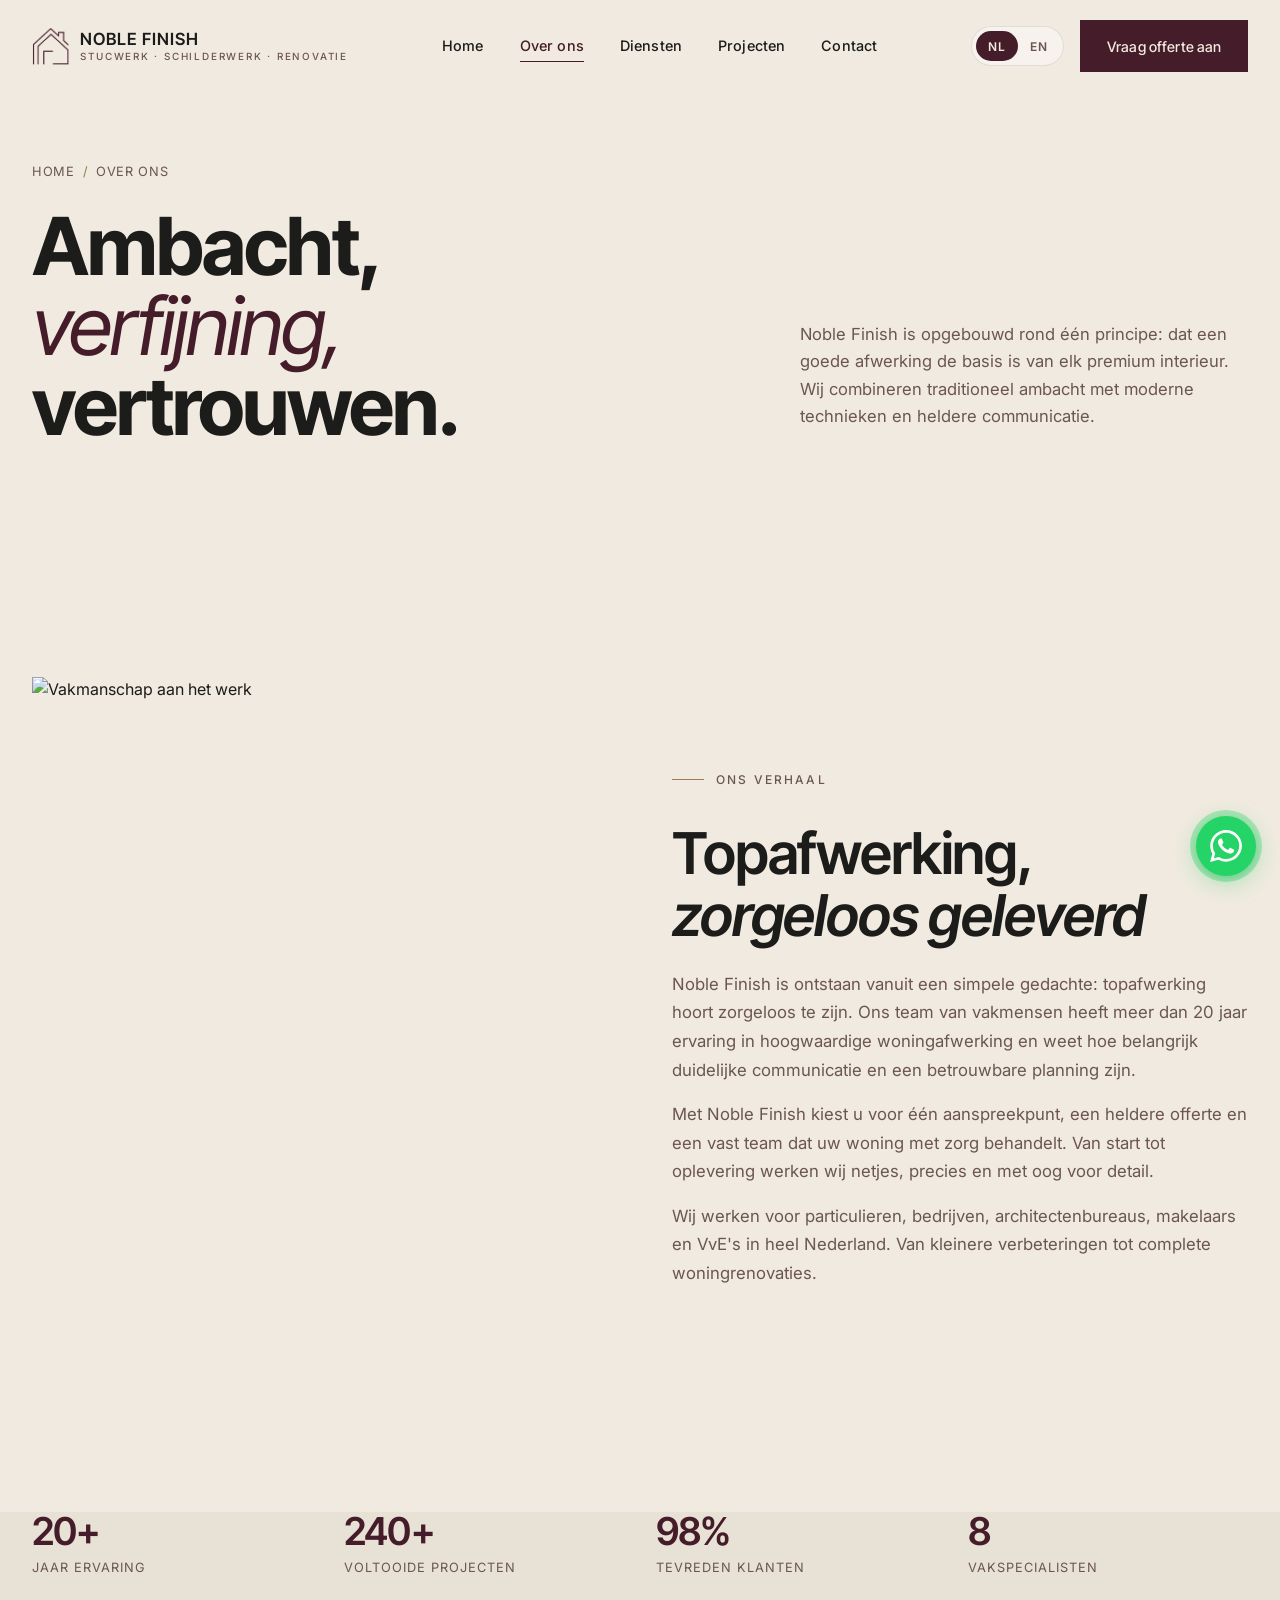
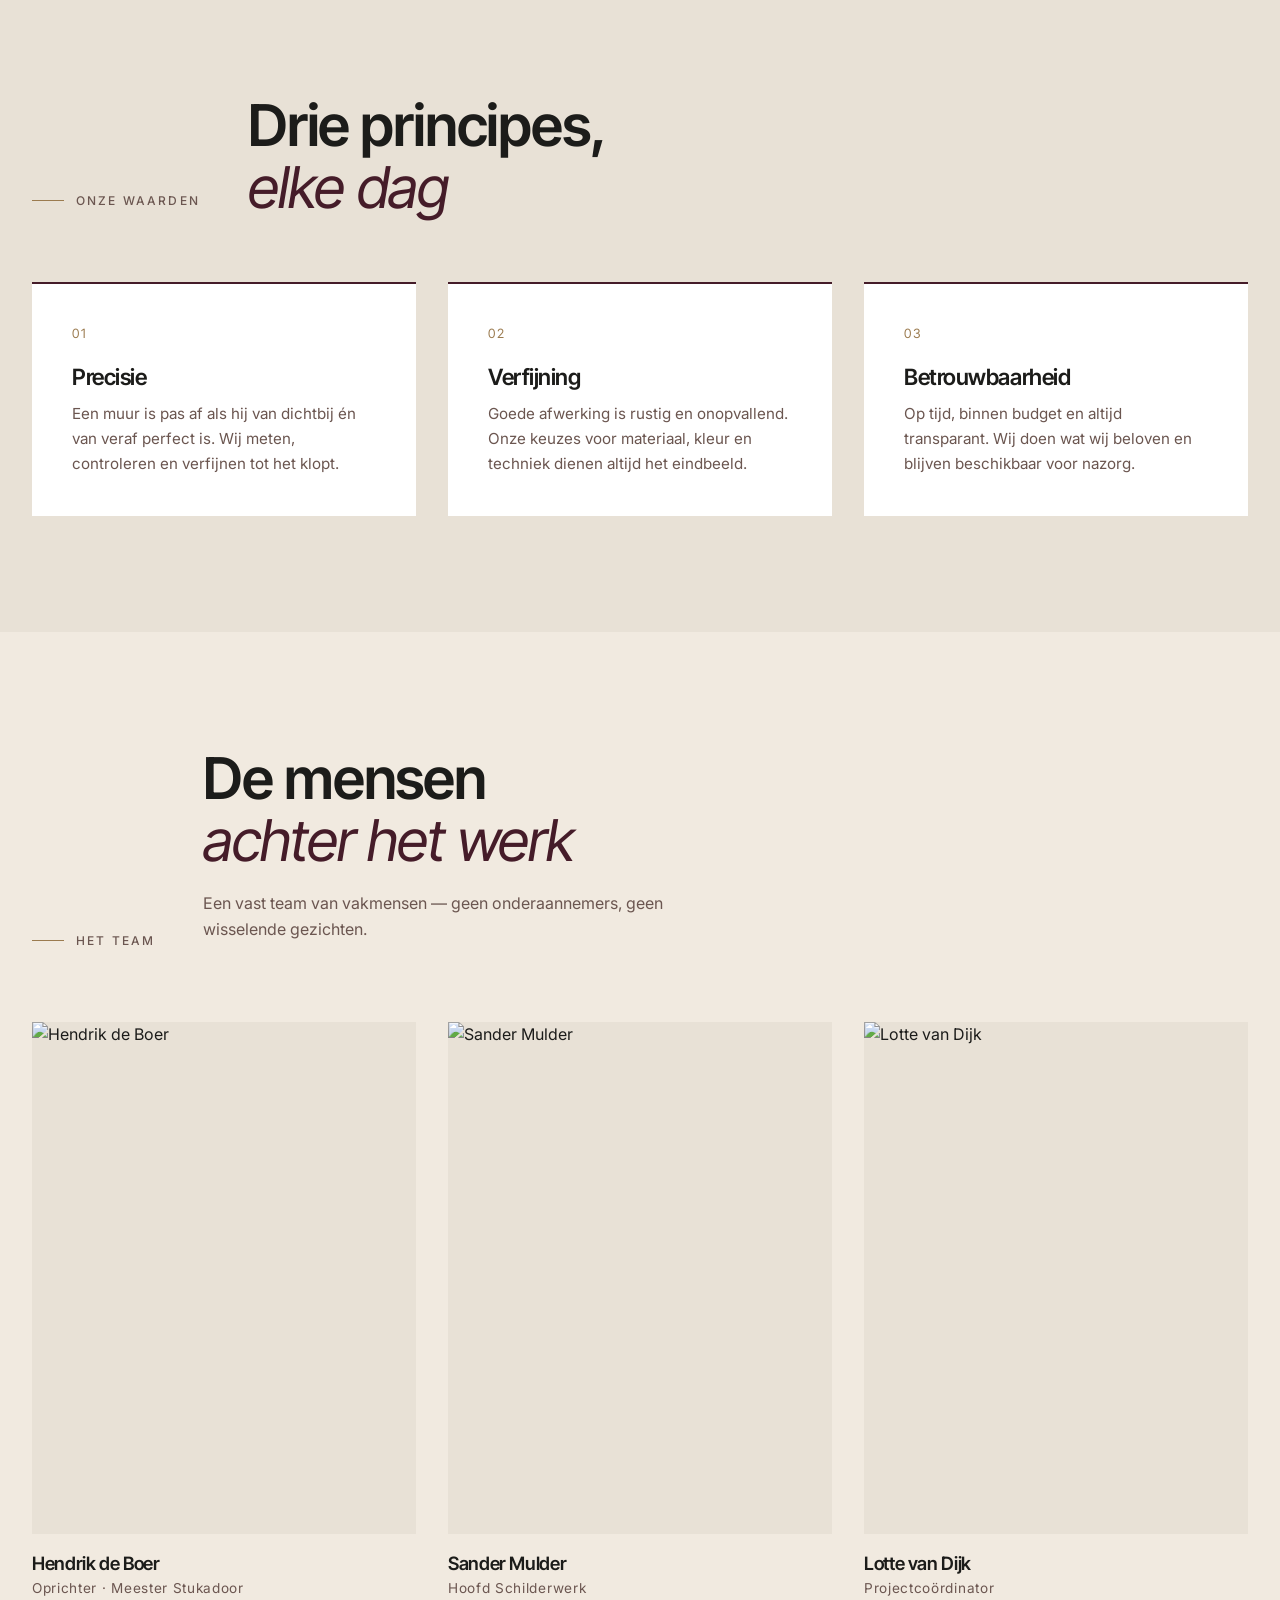
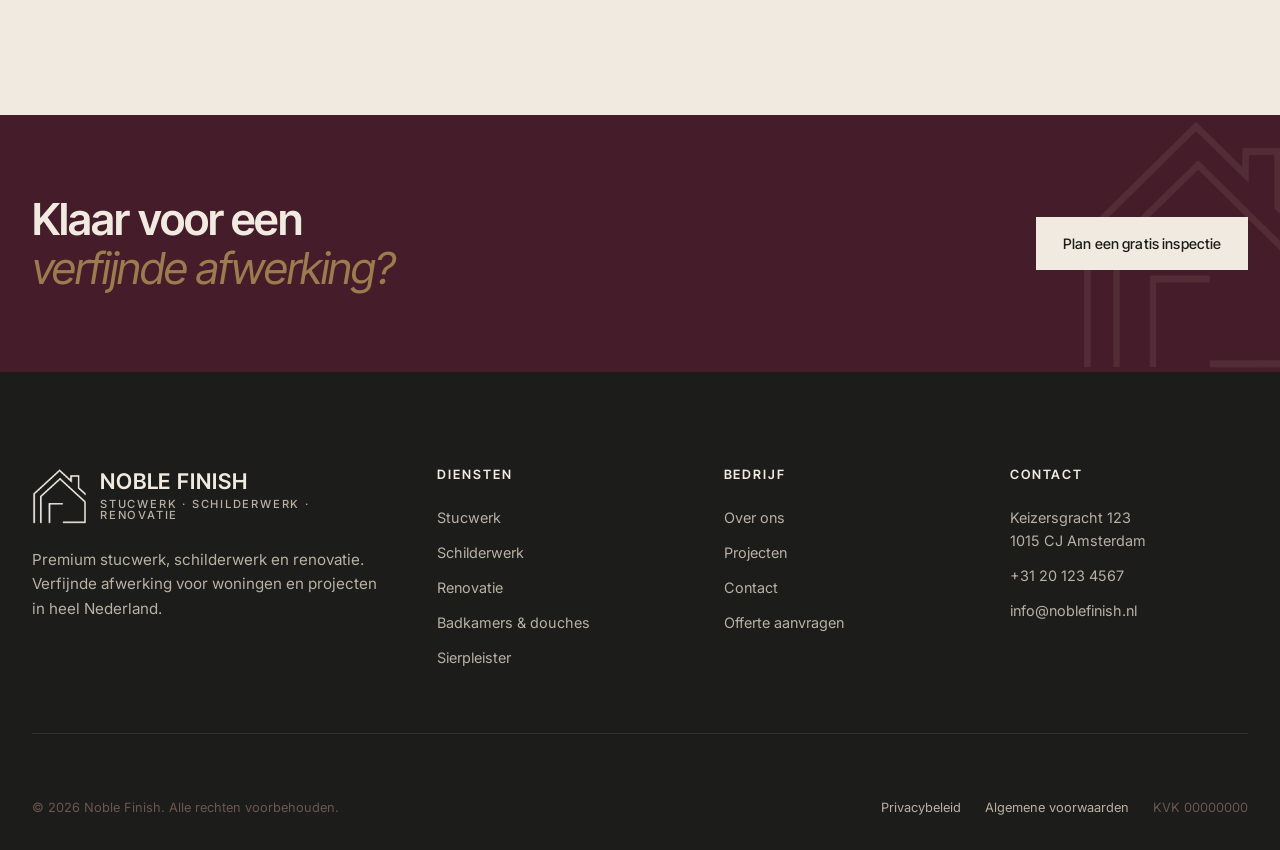
==== commit d2c3b74f: "uploading_v2" ====
--- a/about.html
+++ b/about.html
@@ -246,7 +246,8 @@
                         <li><a href="services.html" data-i18n="footer.col2.l1">Stucwerk</a></li>
                         <li><a href="services.html" data-i18n="footer.col2.l2">Schilderwerk</a></li>
                         <li><a href="services.html" data-i18n="footer.col2.l3">Renovatie</a></li>
-                        <li><a href="services.html" data-i18n="footer.col2.l4">Sierpleister</a></li>
+                        <li><a href="services.html" data-i18n="footer.col2.l4">Badkamers &amp; douches</a></li>
+                        <li><a href="services.html" data-i18n="footer.col2.l5">Sierpleister</a></li>
                     </ul>
                 </div>
                 <div>
@@ -279,6 +280,15 @@
         </div>
     </footer>
 
+    <!-- ============ WHATSAPP FLOATING BUTTON ============ -->
+    <a href="https://wa.me/31613817996" class="whatsapp-fab"
+       target="_blank" rel="noopener"
+       data-i18n-aria="wa.aria" aria-label="Chat via WhatsApp">
+        <svg viewBox="0 0 24 24" aria-hidden="true">
+            <path d="M17.472 14.382c-.297-.149-1.758-.867-2.03-.967-.273-.099-.471-.148-.67.15-.197.297-.767.966-.94 1.164-.173.199-.347.223-.644.075-.297-.15-1.255-.463-2.39-1.475-.883-.788-1.48-1.761-1.653-2.059-.173-.297-.018-.458.13-.606.134-.133.297-.347.446-.52.149-.174.198-.298.298-.497.099-.198.05-.371-.025-.52-.075-.149-.669-1.612-.916-2.207-.242-.579-.487-.5-.669-.51-.173-.008-.371-.01-.57-.01-.198 0-.52.074-.792.372-.272.297-1.04 1.016-1.04 2.479 0 1.462 1.065 2.875 1.213 3.074.149.198 2.096 3.2 5.077 4.487.709.306 1.262.489 1.694.625.712.227 1.36.195 1.871.118.571-.085 1.758-.719 2.006-1.413.248-.694.248-1.289.173-1.413-.074-.124-.272-.198-.57-.347m-5.421 7.403h-.004a9.87 9.87 0 01-5.031-1.378l-.361-.214-3.741.982.998-3.648-.235-.374a9.86 9.86 0 01-1.51-5.26c.001-5.45 4.436-9.884 9.888-9.884 2.64 0 5.122 1.03 6.988 2.898a9.825 9.825 0 012.893 6.994c-.003 5.45-4.437 9.884-9.885 9.884m8.413-18.297A11.815 11.815 0 0012.05 0C5.495 0 .16 5.335.157 11.892c0 2.096.547 4.142 1.588 5.945L.057 24l6.305-1.654a11.882 11.882 0 005.683 1.448h.005c6.554 0 11.89-5.335 11.893-11.893A11.821 11.821 0 0020.464 3.488"/>
+        </svg>
+    </a>
+
     <script src="js/translations.js"></script>
     <script src="js/main.js"></script>
 </body>
--- a/css/styles.css
+++ b/css/styles.css
@@ -542,11 +542,11 @@
 .section--dark .section-head__title h2 em { color: var(--gold); }
 
 /* =========================================================
-   SERVICES SECTION
+   SERVICES SECTION (2x2 grid)
    ========================================================= */
 .services {
     display: grid;
-    grid-template-columns: repeat(3, 1fr);
+    grid-template-columns: repeat(2, 1fr);
     gap: 1px;
     background: var(--line);
     border: 1px solid var(--line);
@@ -614,6 +614,34 @@
 }
 .service:hover .service__more { gap: 0.75rem; }
 
+/* Offerte binnen 24 uur — promise strip above the services grid */
+.service-promise {
+    display: flex;
+    align-items: center;
+    justify-content: center;
+    gap: 0.85rem;
+    padding: 1rem 1.5rem;
+    margin-bottom: 2rem;
+    background: var(--burgundy);
+    color: var(--ivory);
+    font-family: var(--font-display);
+    font-size: 0.95rem;
+    font-weight: 500;
+    letter-spacing: 0.04em;
+}
+.service-promise__icon {
+    width: 18px;
+    height: 18px;
+    stroke: var(--gold);
+    fill: none;
+    stroke-width: 1.6;
+    flex-shrink: 0;
+}
+.service-promise strong {
+    color: var(--gold);
+    font-weight: 600;
+}
+
 /* =========================================================
    FEATURE / VALUE BLOCK (used on home + about)
    ========================================================= */
@@ -815,38 +843,122 @@
 }
 
 /* =========================================================
-   PROCESS (timeline)
+   PROCESS (6 steps, icon-left, 2-col grid on dark bg)
    ========================================================= */
 .process {
     display: grid;
-    grid-template-columns: repeat(4, 1fr);
-    gap: 1px;
-    background: rgba(241, 234, 224, 0.15);
+    grid-template-columns: repeat(2, 1fr);
+    gap: 3rem clamp(2rem, 5vw, 5rem);
 }
 .process__step {
-    background: var(--charcoal);
-    padding: 2.5rem 2rem;
-    position: relative;
+    display: grid;
+    grid-template-columns: 64px 1fr;
+    gap: 1.5rem;
+    align-items: start;
+}
+.process__icon-wrap {
+    width: 64px;
+    height: 64px;
+    border-radius: 50%;
+    background: rgba(155, 123, 79, 0.12);
+    border: 1px solid rgba(155, 123, 79, 0.35);
+    display: flex;
+    align-items: center;
+    justify-content: center;
+    flex-shrink: 0;
+}
+.process__icon {
+    width: 28px;
+    height: 28px;
+    stroke: var(--gold);
+    fill: none;
+    stroke-width: 1.5;
+    stroke-linecap: round;
+    stroke-linejoin: round;
 }
 .process__num {
     font-family: var(--font-display);
-    font-size: 3.5rem;
-    font-weight: 700;
-    color: var(--burgundy);
-    line-height: 1;
-    margin-bottom: 1.5rem;
-    letter-spacing: -0.04em;
+    font-size: 0.72rem;
+    font-weight: 600;
+    letter-spacing: 0.2em;
+    text-transform: uppercase;
+    color: var(--gold);
+    margin-bottom: 0.4rem;
 }
 .process__title {
-    font-size: 1.15rem;
+    font-size: 1.35rem;
+    font-weight: 600;
     color: var(--ivory);
-    margin-bottom: 0.75rem;
+    margin-bottom: 0.6rem;
+    letter-spacing: -0.01em;
+}
+.process__desc {
+    font-size: 0.92rem;
+    color: var(--greige);
+    line-height: 1.65;
+    margin: 0;
+}
+.process__desc strong {
+    color: var(--ivory);
     font-weight: 600;
 }
-.process__desc {
-    font-size: 0.9rem;
-    color: var(--greige);
-    line-height: 1.6;
+
+/* =========================================================
+   WHATSAPP FLOATING BUTTON
+   ========================================================= */
+.whatsapp-fab {
+    position: fixed;
+    bottom: 1.5rem;
+    right: 1.5rem;
+    z-index: 95;
+    width: 60px;
+    height: 60px;
+    border-radius: 50%;
+    background: #25D366;
+    display: flex;
+    align-items: center;
+    justify-content: center;
+    box-shadow: 0 6px 24px rgba(37, 211, 102, 0.4),
+                0 2px 6px rgba(0, 0, 0, 0.15);
+    transition: transform var(--dur-fast) var(--ease),
+                box-shadow var(--dur-fast) var(--ease);
+}
+.whatsapp-fab:hover {
+    transform: translateY(-3px) scale(1.05);
+    box-shadow: 0 10px 28px rgba(37, 211, 102, 0.5),
+                0 4px 10px rgba(0, 0, 0, 0.2);
+}
+.whatsapp-fab svg {
+    width: 32px;
+    height: 32px;
+    fill: var(--white);
+}
+.whatsapp-fab::before {
+    content: '';
+    position: absolute;
+    inset: -6px;
+    border-radius: 50%;
+    background: #25D366;
+    opacity: 0.35;
+    z-index: -1;
+    animation: wa-pulse 2.4s ease-out infinite;
+}
+@keyframes wa-pulse {
+    0%   { transform: scale(0.92); opacity: 0.45; }
+    70%  { transform: scale(1.18); opacity: 0; }
+    100% { transform: scale(1.18); opacity: 0; }
+}
+@media (max-width: 480px) {
+    .whatsapp-fab {
+        width: 54px;
+        height: 54px;
+        bottom: 1rem;
+        right: 1rem;
+    }
+    .whatsapp-fab svg { width: 28px; height: 28px; }
+}
+@media (prefers-reduced-motion: reduce) {
+    .whatsapp-fab::before { animation: none; }
 }
 
 /* =========================================================
@@ -1253,9 +1365,7 @@
 @media (max-width: 1024px) {
     .hero__grid { gap: 2rem; }
     .hero__stats { grid-template-columns: repeat(2, 1fr); gap: 1.5rem; }
-    .services { grid-template-columns: 1fr 1fr; }
     .testimonials-grid { grid-template-columns: 1fr 1fr; }
-    .process { grid-template-columns: 1fr 1fr; }
     .footer__grid { grid-template-columns: 1fr 1fr; gap: 2.5rem; }
     .about-values,
     .team-grid { grid-template-columns: 1fr 1fr; }
@@ -1286,6 +1396,7 @@
 
     .services { grid-template-columns: 1fr; }
     .service { padding: 2.5rem 2rem; }
+    .service-promise { font-size: 0.85rem; padding: 0.85rem 1.25rem; }
 
     .feature,
     .feature--reverse { grid-template-columns: 1fr; gap: 2rem; direction: ltr; }
@@ -1306,8 +1417,10 @@
     }
 
     .testimonials-grid { grid-template-columns: 1fr; }
-    .process { grid-template-columns: 1fr; }
-    .process__step { padding: 2rem 1.5rem; }
+    .process { grid-template-columns: 1fr; gap: 2rem; }
+    .process__step { grid-template-columns: 56px 1fr; gap: 1.25rem; }
+    .process__icon-wrap { width: 56px; height: 56px; }
+    .process__icon { width: 26px; height: 26px; }
 
     .page-header__inner { grid-template-columns: 1fr; gap: 1.5rem; }
     .page-header__lead { justify-self: start; }
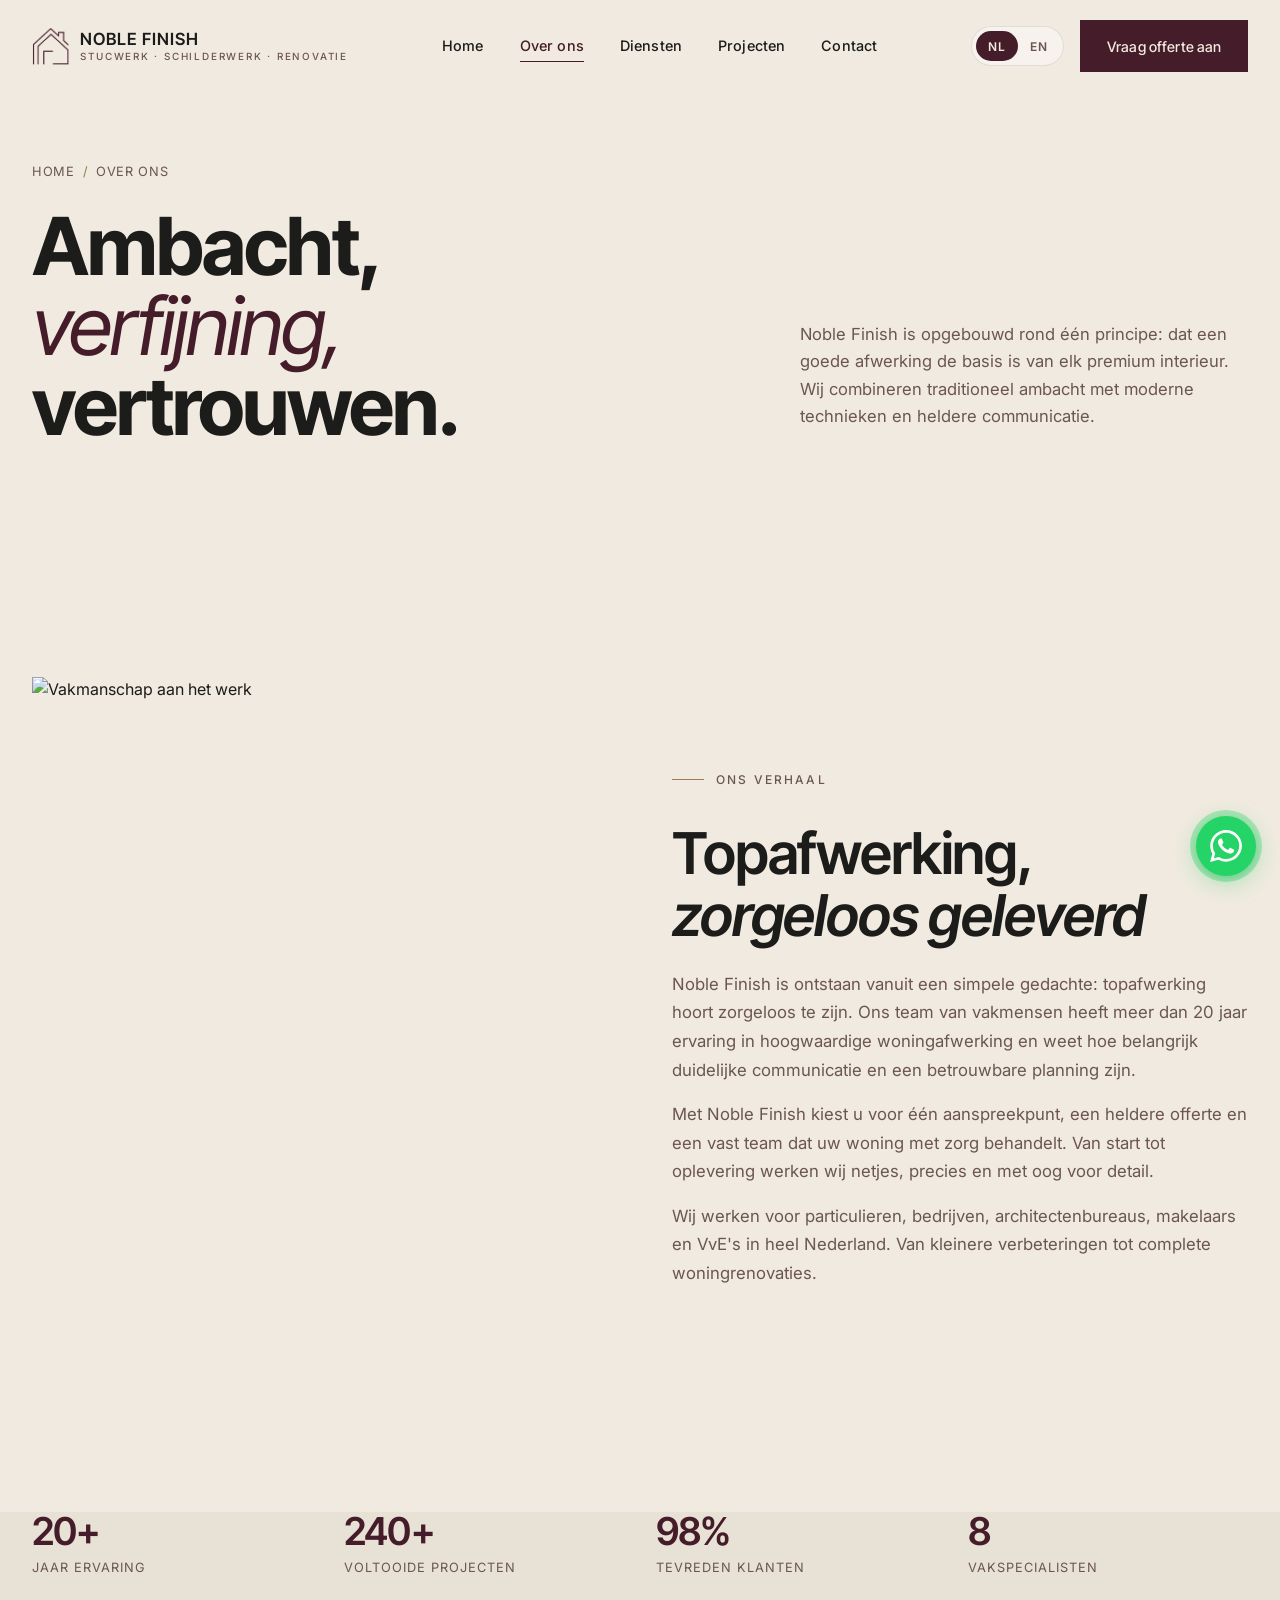
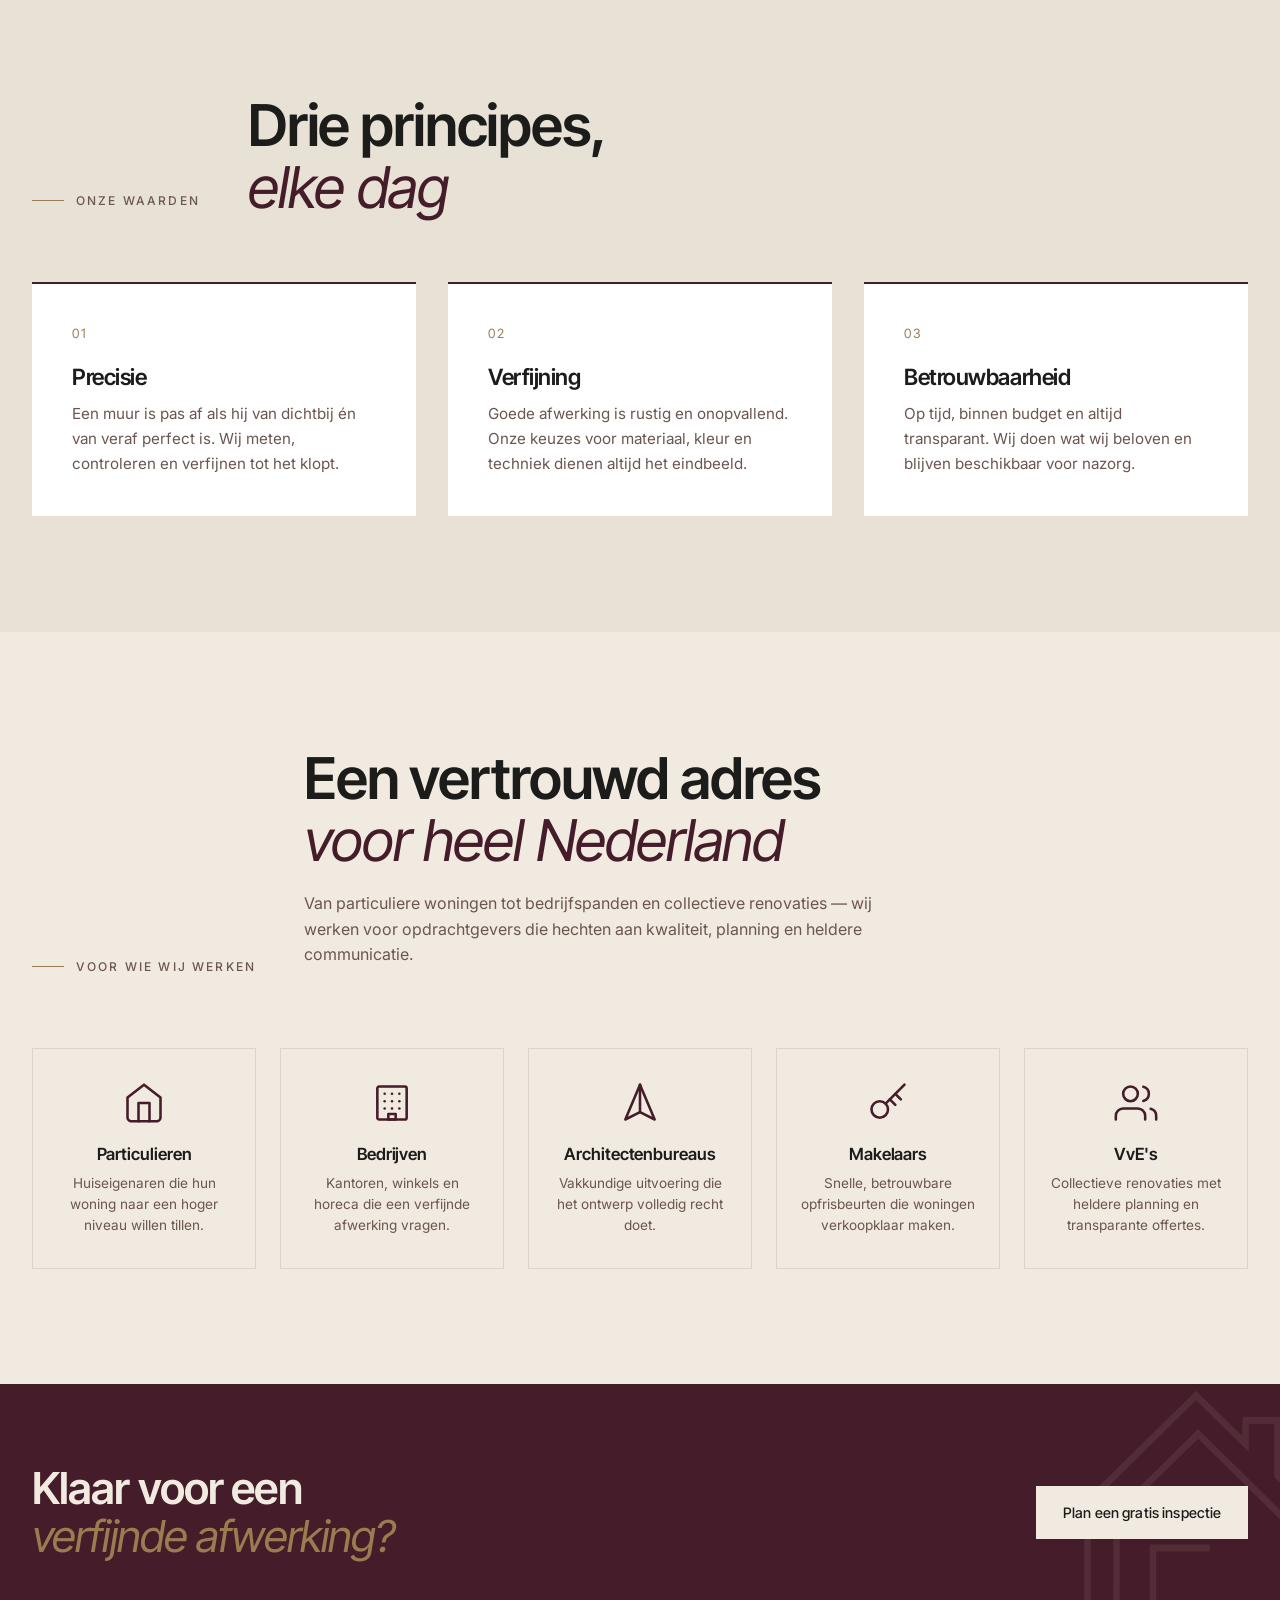
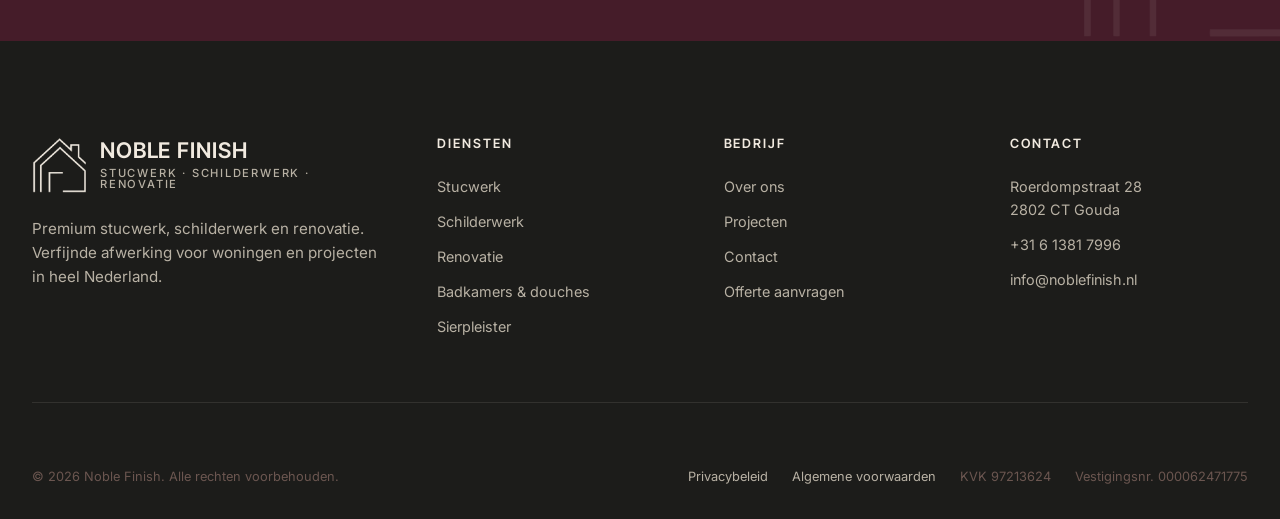
==== commit b2ff4b27: "upload_v3" ====
--- a/about.html
+++ b/about.html
@@ -169,41 +169,82 @@
         </div>
     </section>
 
-    <!-- ============ TEAM ============ -->
+    <!-- ============ AUDIENCE (Voor wie wij werken) ============ -->
     <section class="section">
         <div class="container">
             <div class="section-head reveal">
-                <div class="section-head__label" data-i18n="team.label">Het team</div>
+                <div class="section-head__label" data-i18n="audience.label">Voor wie wij werken</div>
                 <div class="section-head__title">
                     <h2>
-                        <span data-i18n="team.title.l1">De mensen</span><br>
-                        <em data-i18n="team.title.l2">achter het werk</em>
+                        <span data-i18n="audience.title.l1">Een vertrouwd adres</span><br>
+                        <em data-i18n="audience.title.l2">voor heel Nederland</em>
                     </h2>
-                    <p style="color: var(--text-muted); margin-top: 1.25rem; max-width: 32rem" data-i18n="team.lead">Een vast team van vakmensen — geen onderaannemers, geen wisselende gezichten.</p>
-                </div>
-            </div>
-
-            <div class="team-grid">
-                <div class="team-member reveal">
-                    <div class="team-member__media">
-                        <img src="https://images.unsplash.com/photo-1560250097-0b93528c311a?w=600&q=80" alt="Hendrik de Boer" loading="lazy">
-                    </div>
-                    <h3 class="team-member__name" data-i18n="team.1.name">Hendrik de Boer</h3>
-                    <div class="team-member__role" data-i18n="team.1.role">Oprichter · Meester Stukadoor</div>
-                </div>
-                <div class="team-member reveal" data-delay="1">
-                    <div class="team-member__media">
-                        <img src="https://images.unsplash.com/photo-1500648767791-00dcc994a43e?w=600&q=80" alt="Sander Mulder" loading="lazy">
-                    </div>
-                    <h3 class="team-member__name" data-i18n="team.2.name">Sander Mulder</h3>
-                    <div class="team-member__role" data-i18n="team.2.role">Hoofd Schilderwerk</div>
-                </div>
-                <div class="team-member reveal" data-delay="2">
-                    <div class="team-member__media">
-                        <img src="https://images.unsplash.com/photo-1573496359142-b8d87734a5a2?w=600&q=80" alt="Lotte van Dijk" loading="lazy">
-                    </div>
-                    <h3 class="team-member__name" data-i18n="team.3.name">Lotte van Dijk</h3>
-                    <div class="team-member__role" data-i18n="team.3.role">Projectcoördinator</div>
+                    <p style="color: var(--text-muted); margin-top: 1.25rem; max-width: 36rem" data-i18n="audience.lead">Van particuliere woningen tot bedrijfspanden en collectieve renovaties — wij werken voor opdrachtgevers die hechten aan kwaliteit, planning en heldere communicatie.</p>
+                </div>
+            </div>
+
+            <div class="audience-grid">
+                <div class="audience-card reveal">
+                    <!-- Home / particulieren -->
+                    <svg class="audience-card__icon" viewBox="0 0 24 24" aria-hidden="true">
+                        <path d="M3 9 L12 2 L21 9 L21 20 C21 21 20 22 19 22 L5 22 C4 22 3 21 3 20 Z"/>
+                        <polyline points="9,22 9,12 15,12 15,22"/>
+                    </svg>
+                    <h3 class="audience-card__title" data-i18n="audience.1.title">Particulieren</h3>
+                    <p class="audience-card__desc" data-i18n="audience.1.desc">Huiseigenaren die hun woning naar een hoger niveau willen tillen.</p>
+                </div>
+
+                <div class="audience-card reveal" data-delay="1">
+                    <!-- Building / bedrijven -->
+                    <svg class="audience-card__icon" viewBox="0 0 24 24" aria-hidden="true">
+                        <rect x="4" y="3" width="16" height="18" rx="1"/>
+                        <line x1="8" y1="7"  x2="8.01"  y2="7"/>
+                        <line x1="12" y1="7" x2="12.01" y2="7"/>
+                        <line x1="16" y1="7" x2="16.01" y2="7"/>
+                        <line x1="8" y1="11"  x2="8.01"  y2="11"/>
+                        <line x1="12" y1="11" x2="12.01" y2="11"/>
+                        <line x1="16" y1="11" x2="16.01" y2="11"/>
+                        <line x1="8" y1="15"  x2="8.01"  y2="15"/>
+                        <line x1="12" y1="15" x2="12.01" y2="15"/>
+                        <line x1="16" y1="15" x2="16.01" y2="15"/>
+                        <rect x="10" y="18" width="4" height="3"/>
+                    </svg>
+                    <h3 class="audience-card__title" data-i18n="audience.2.title">Bedrijven</h3>
+                    <p class="audience-card__desc" data-i18n="audience.2.desc">Kantoren, winkels en horeca die een verfijnde afwerking vragen.</p>
+                </div>
+
+                <div class="audience-card reveal" data-delay="2">
+                    <!-- Compass-ruler / architectenbureaus -->
+                    <svg class="audience-card__icon" viewBox="0 0 24 24" aria-hidden="true">
+                        <path d="M12 2 L4 21 L12 17 L20 21 Z"/>
+                        <line x1="12" y1="2" x2="12" y2="17"/>
+                    </svg>
+                    <h3 class="audience-card__title" data-i18n="audience.3.title">Architectenbureaus</h3>
+                    <p class="audience-card__desc" data-i18n="audience.3.desc">Vakkundige uitvoering die het ontwerp volledig recht doet.</p>
+                </div>
+
+                <div class="audience-card reveal" data-delay="3">
+                    <!-- Key / makelaars -->
+                    <svg class="audience-card__icon" viewBox="0 0 24 24" aria-hidden="true">
+                        <circle cx="7.5" cy="15.5" r="4.5"/>
+                        <line x1="10.7" y1="12.3" x2="21" y2="2"/>
+                        <line x1="16" y1="7" x2="19" y2="10"/>
+                        <line x1="13" y1="10" x2="16" y2="13"/>
+                    </svg>
+                    <h3 class="audience-card__title" data-i18n="audience.4.title">Makelaars</h3>
+                    <p class="audience-card__desc" data-i18n="audience.4.desc">Snelle, betrouwbare opfrisbeurten die woningen verkoopklaar maken.</p>
+                </div>
+
+                <div class="audience-card reveal" data-delay="4">
+                    <!-- Users / VvE -->
+                    <svg class="audience-card__icon" viewBox="0 0 24 24" aria-hidden="true">
+                        <path d="M17 21 v-2 a4 4 0 0 0 -4 -4 H5 a4 4 0 0 0 -4 4 v2"/>
+                        <circle cx="9" cy="7" r="4"/>
+                        <path d="M23 21 v-2 a4 4 0 0 0 -3 -3.87"/>
+                        <path d="M16 3.13 a4 4 0 0 1 0 7.75"/>
+                    </svg>
+                    <h3 class="audience-card__title" data-i18n="audience.5.title">VvE's</h3>
+                    <p class="audience-card__desc" data-i18n="audience.5.desc">Collectieve renovaties met heldere planning en transparante offertes.</p>
                 </div>
             </div>
         </div>
@@ -262,8 +303,8 @@
                 <div>
                     <h4 class="footer__heading" data-i18n="footer.col4.heading">Contact</h4>
                     <ul class="footer__list">
-                        <li data-i18n="footer.col4.address">Keizersgracht 123<br>1015 CJ Amsterdam</li>
-                        <li><a href="tel:+31201234567" data-i18n="footer.col4.phone">+31 20 123 4567</a></li>
+                        <li data-i18n="footer.col4.address">Roerdompstraat 28<br>2802 CT Gouda</li>
+                        <li><a href="tel:+31613817996" data-i18n="footer.col4.phone">+31 6 1381 7996</a></li>
                         <li><a href="mailto:info@noblefinish.nl" data-i18n="footer.col4.email">info@noblefinish.nl</a></li>
                     </ul>
                 </div>
@@ -274,7 +315,8 @@
                 <div class="footer__legal">
                     <a href="#" data-i18n="footer.privacy">Privacybeleid</a>
                     <a href="#" data-i18n="footer.terms">Algemene voorwaarden</a>
-                    <span data-i18n="footer.kvk">KVK 00000000</span>
+                    <span data-i18n="footer.kvk">KVK 97213624</span>
+                    <span data-i18n="footer.vest">Vestigingsnr. 000062471775</span>
                 </div>
             </div>
         </div>
--- a/css/styles.css
+++ b/css/styles.css
@@ -1136,37 +1136,62 @@
     margin: 0;
 }
 
-/* Team grid */
-.team-grid {
-    display: grid;
-    grid-template-columns: repeat(3, 1fr);
-    gap: 2rem;
-}
-.team-member__media {
-    aspect-ratio: 3/4;
-    overflow: hidden;
-    margin-bottom: 1.25rem;
-    background: var(--ivory-2);
-}
-.team-member__media img {
-    width: 100%;
-    height: 100%;
-    object-fit: cover;
-    transition: transform 1s var(--ease-out);
-    filter: grayscale(15%);
-}
-.team-member:hover .team-member__media img {
-    transform: scale(1.03);
-    filter: grayscale(0);
-}
-.team-member__name {
-    font-size: 1.15rem;
-    margin-bottom: 0.25rem;
-}
-.team-member__role {
+/* Audience grid (Voor wie wij werken) */
+.audience-grid {
+    display: grid;
+    grid-template-columns: repeat(5, 1fr);
+    gap: 1.5rem;
+}
+.audience-card {
+    background: var(--ivory);
+    padding: 2rem 1.5rem;
+    border: 1px solid var(--line);
+    text-align: center;
+    transition: transform var(--dur) var(--ease),
+                border-color var(--dur) var(--ease);
+}
+.section--alt .audience-card { background: var(--white); }
+.audience-card:hover {
+    transform: translateY(-4px);
+    border-color: var(--gold);
+}
+.audience-card__icon {
+    width: 44px;
+    height: 44px;
+    stroke: var(--burgundy);
+    fill: none;
+    stroke-width: 1.4;
+    stroke-linecap: round;
+    stroke-linejoin: round;
+    margin: 0 auto 1.25rem;
+    display: block;
+}
+.audience-card__title {
+    font-family: var(--font-display);
+    font-size: 1.05rem;
+    font-weight: 600;
+    color: var(--charcoal);
+    margin-bottom: 0.6rem;
+    letter-spacing: -0.005em;
+}
+.audience-card__desc {
     font-size: 0.85rem;
     color: var(--text-muted);
-    letter-spacing: 0.05em;
+    line-height: 1.55;
+    margin: 0;
+}
+@media (max-width: 1024px) {
+    .audience-grid { grid-template-columns: repeat(3, 1fr); }
+    .audience-grid > *:nth-child(4),
+    .audience-grid > *:nth-child(5) {
+        grid-column: span 1;
+    }
+}
+@media (max-width: 640px) {
+    .audience-grid { grid-template-columns: repeat(2, 1fr); }
+}
+@media (max-width: 420px) {
+    .audience-grid { grid-template-columns: 1fr; }
 }
 
 /* =========================================================
@@ -1367,8 +1392,7 @@
     .hero__stats { grid-template-columns: repeat(2, 1fr); gap: 1.5rem; }
     .testimonials-grid { grid-template-columns: 1fr 1fr; }
     .footer__grid { grid-template-columns: 1fr 1fr; gap: 2.5rem; }
-    .about-values,
-    .team-grid { grid-template-columns: 1fr 1fr; }
+    .about-values { grid-template-columns: 1fr 1fr; }
 }
 
 @media (max-width: 768px) {
@@ -1425,8 +1449,7 @@
     .page-header__inner { grid-template-columns: 1fr; gap: 1.5rem; }
     .page-header__lead { justify-self: start; }
 
-    .about-values,
-    .team-grid { grid-template-columns: 1fr; }
+    .about-values { grid-template-columns: 1fr; }
 
     .service-detail,
     .service-detail--reverse {
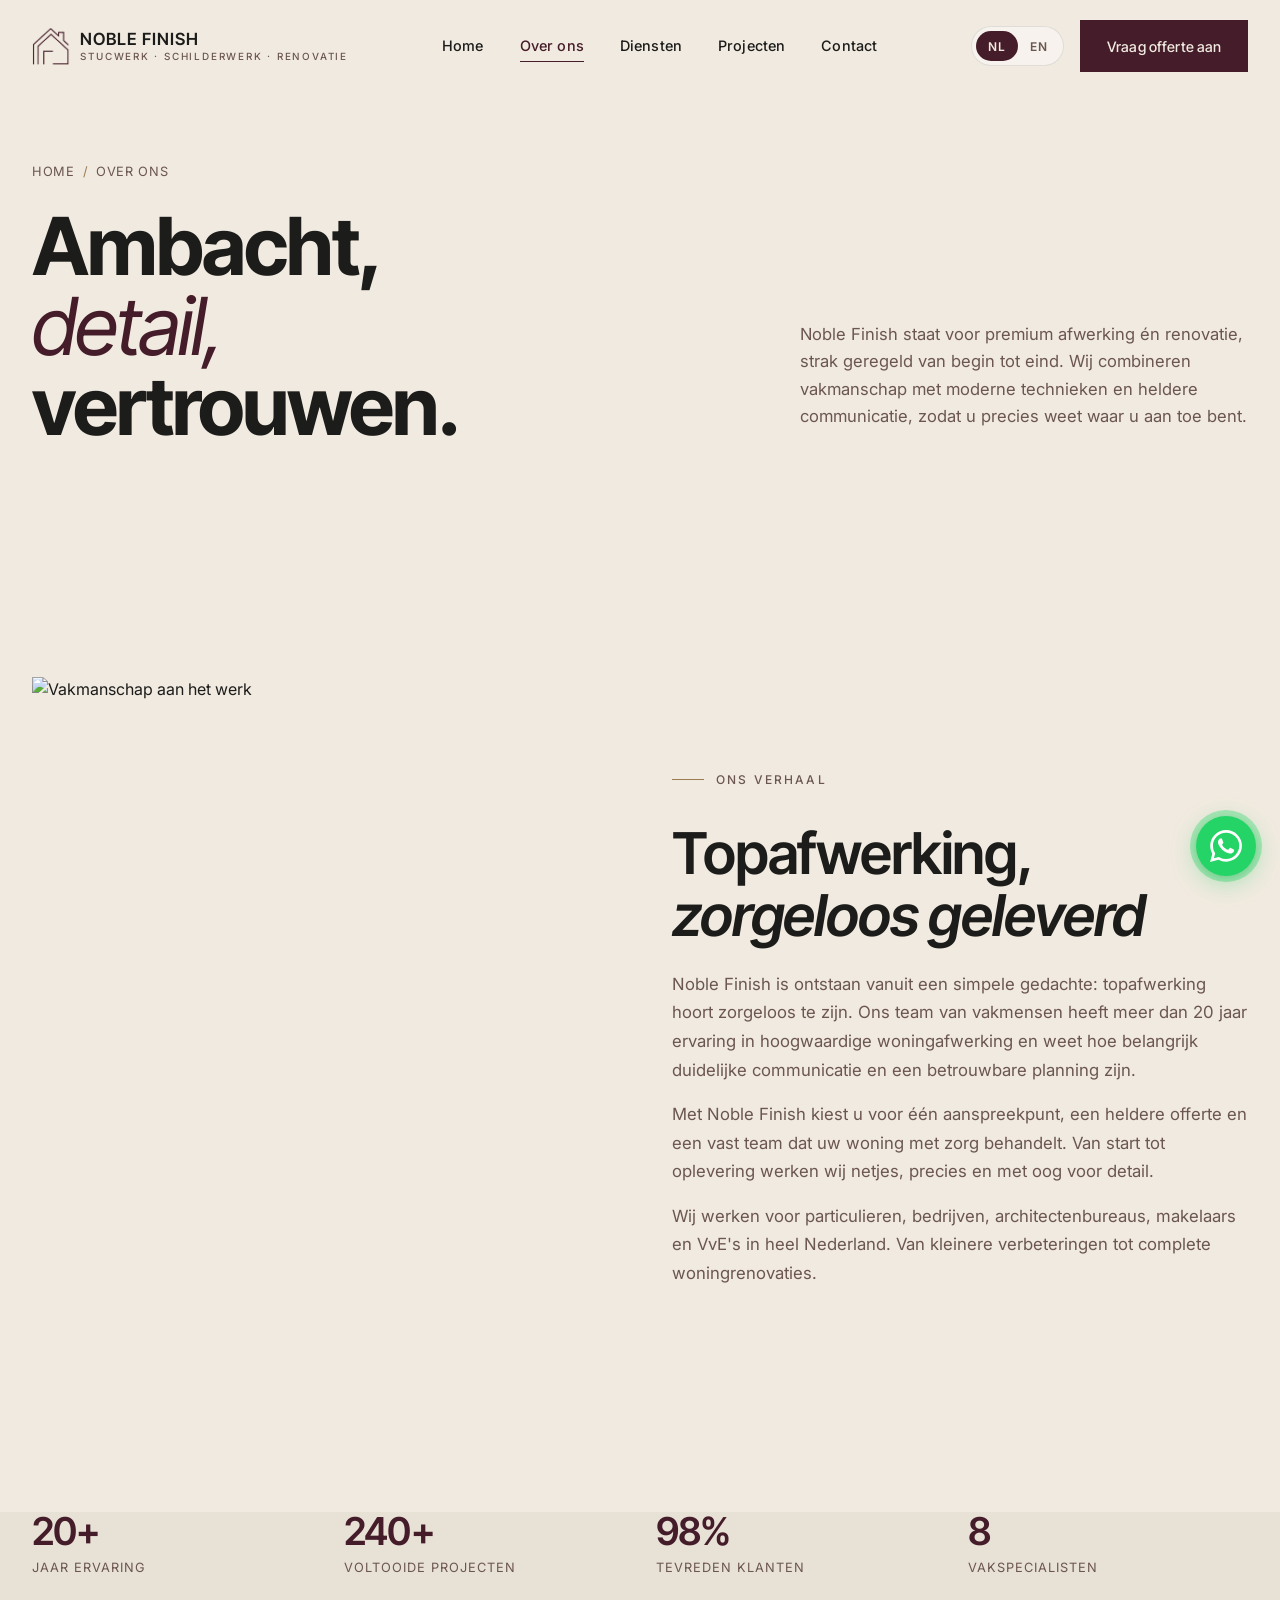
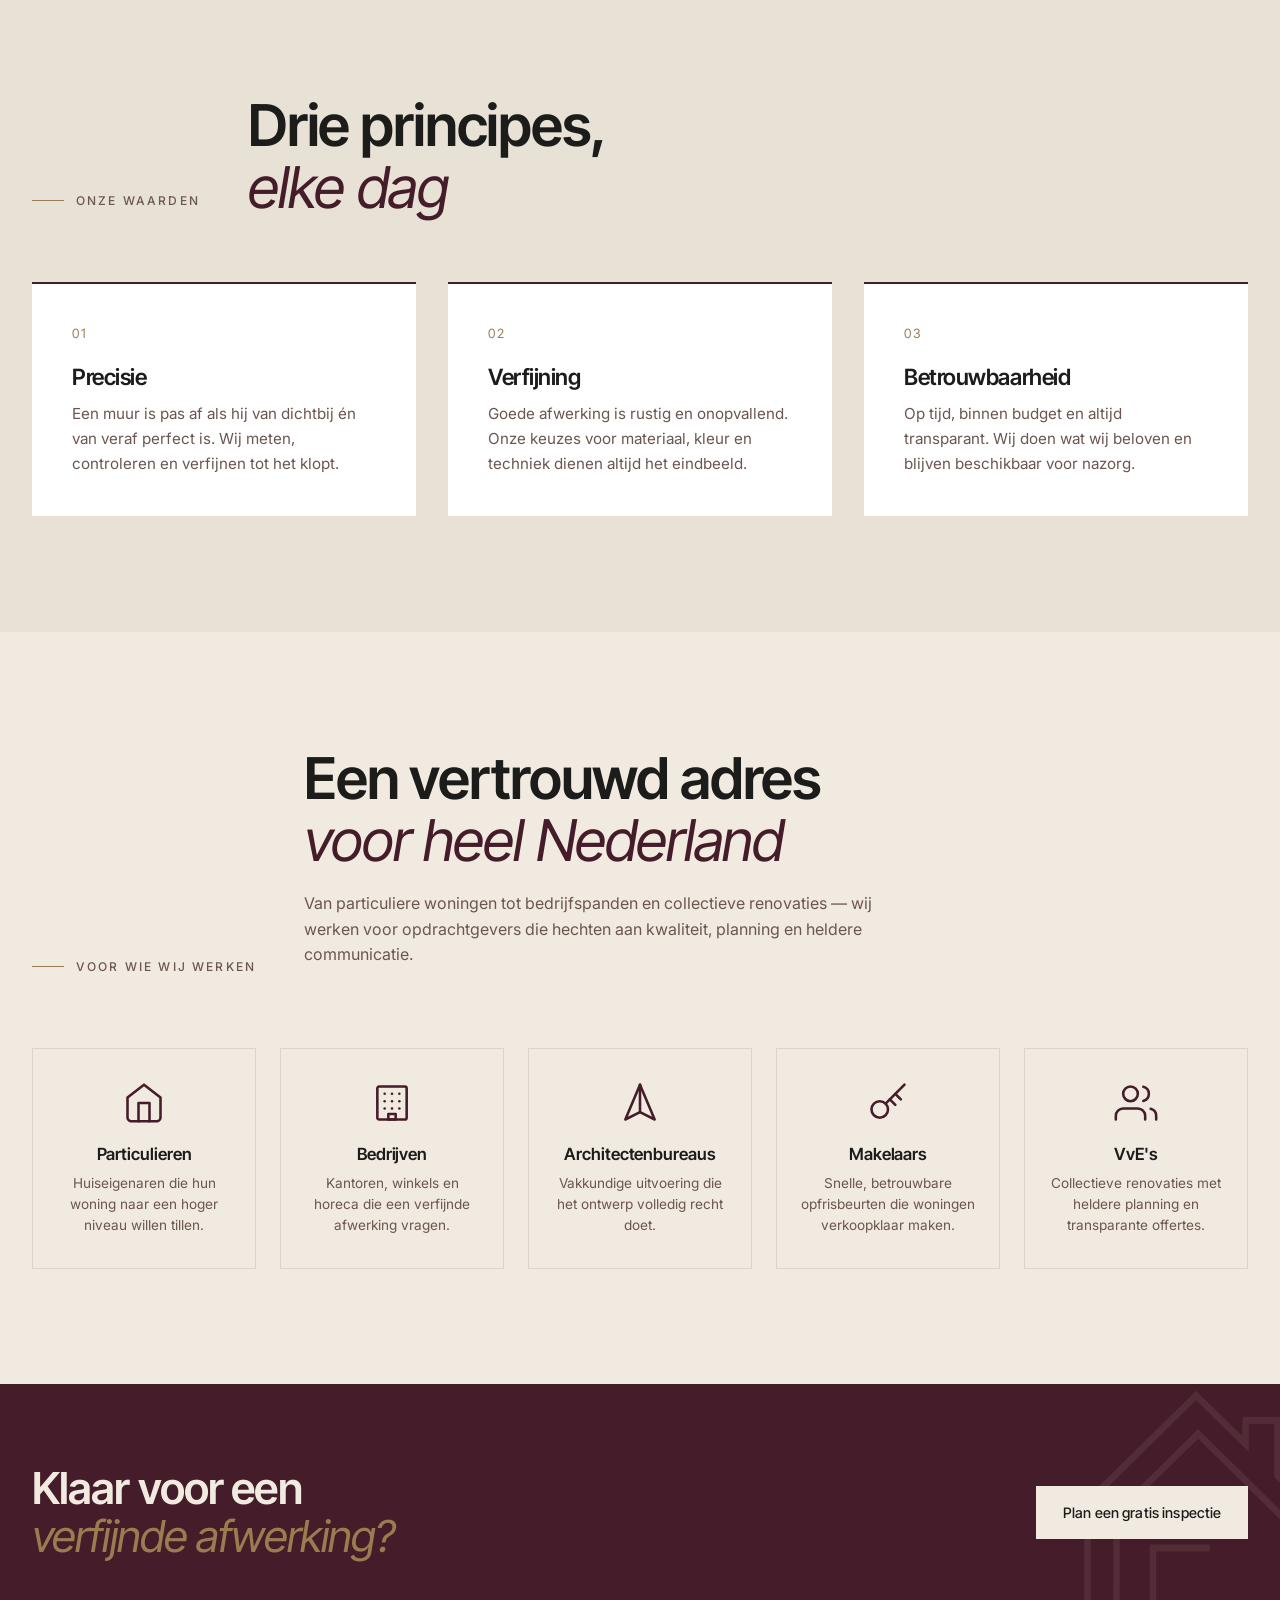
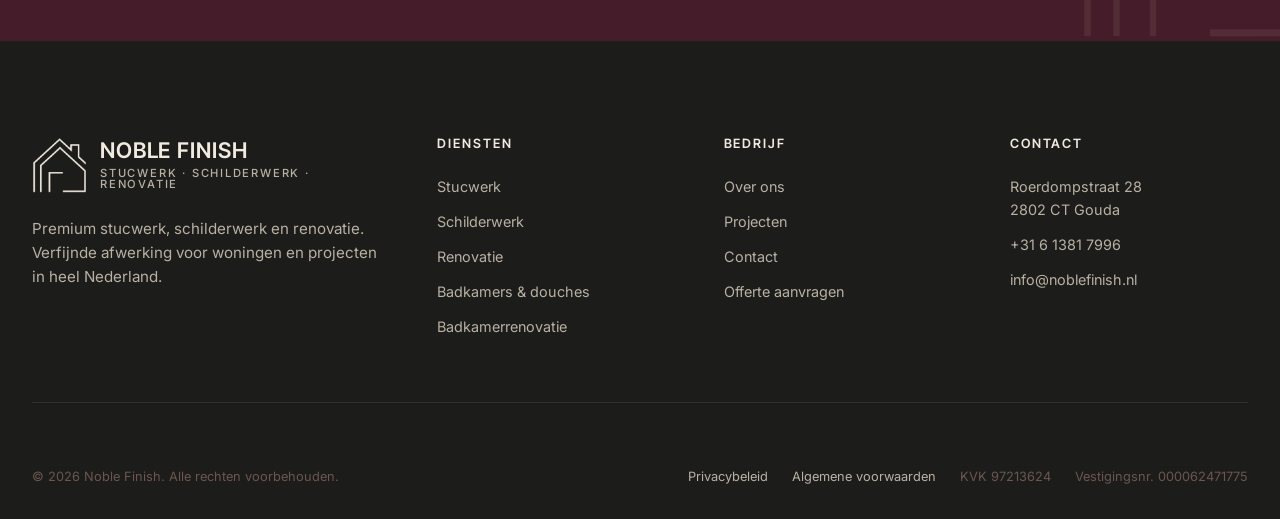
==== commit 2e3717c7: "upload_v4" ====
--- a/about.html
+++ b/about.html
@@ -80,12 +80,12 @@
                     </div>
                     <h1 class="page-header__title reveal" data-delay="1">
                         <span data-i18n="about.title.l1">Ambacht,</span><br>
-                        <em data-i18n="about.title.l2">verfijning,</em><br>
+                        <em data-i18n="about.title.l2">detail,</em><br>
                         <span data-i18n="about.title.l3">vertrouwen.</span>
                     </h1>
                 </div>
                 <p class="page-header__lead reveal" data-delay="2" data-i18n="about.lead">
-                    Noble Finish is opgebouwd rond één principe: dat een goede afwerking de basis is van elk premium interieur.
+                    Noble Finish staat voor premium afwerking én renovatie, strak geregeld van begin tot eind. Wij combineren vakmanschap met moderne technieken en heldere communicatie, zodat u precies weet waar u aan toe bent.
                 </p>
             </div>
         </div>
@@ -288,7 +288,7 @@
                         <li><a href="services.html" data-i18n="footer.col2.l2">Schilderwerk</a></li>
                         <li><a href="services.html" data-i18n="footer.col2.l3">Renovatie</a></li>
                         <li><a href="services.html" data-i18n="footer.col2.l4">Badkamers &amp; douches</a></li>
-                        <li><a href="services.html" data-i18n="footer.col2.l5">Sierpleister</a></li>
+                        <li><a href="services.html" data-i18n="footer.col2.l5">Badkamerrenovatie</a></li>
                     </ul>
                 </div>
                 <div>
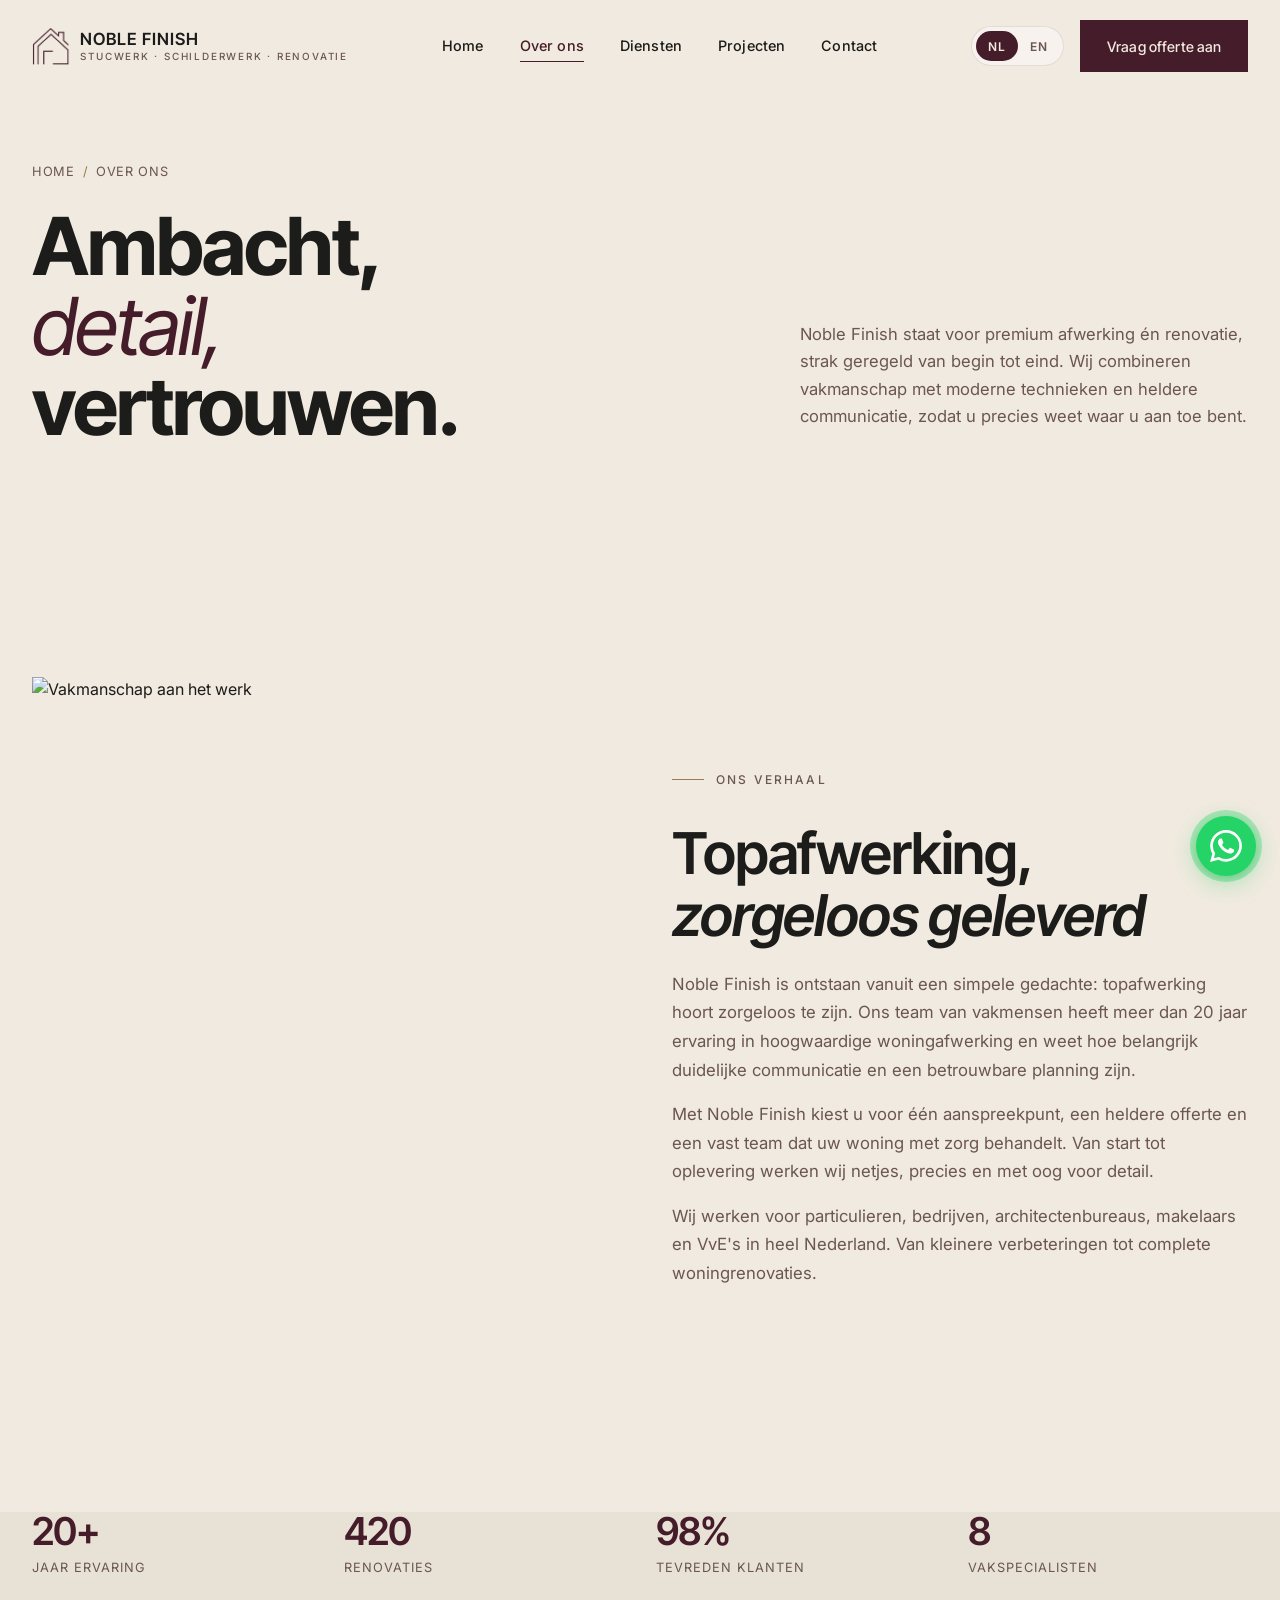
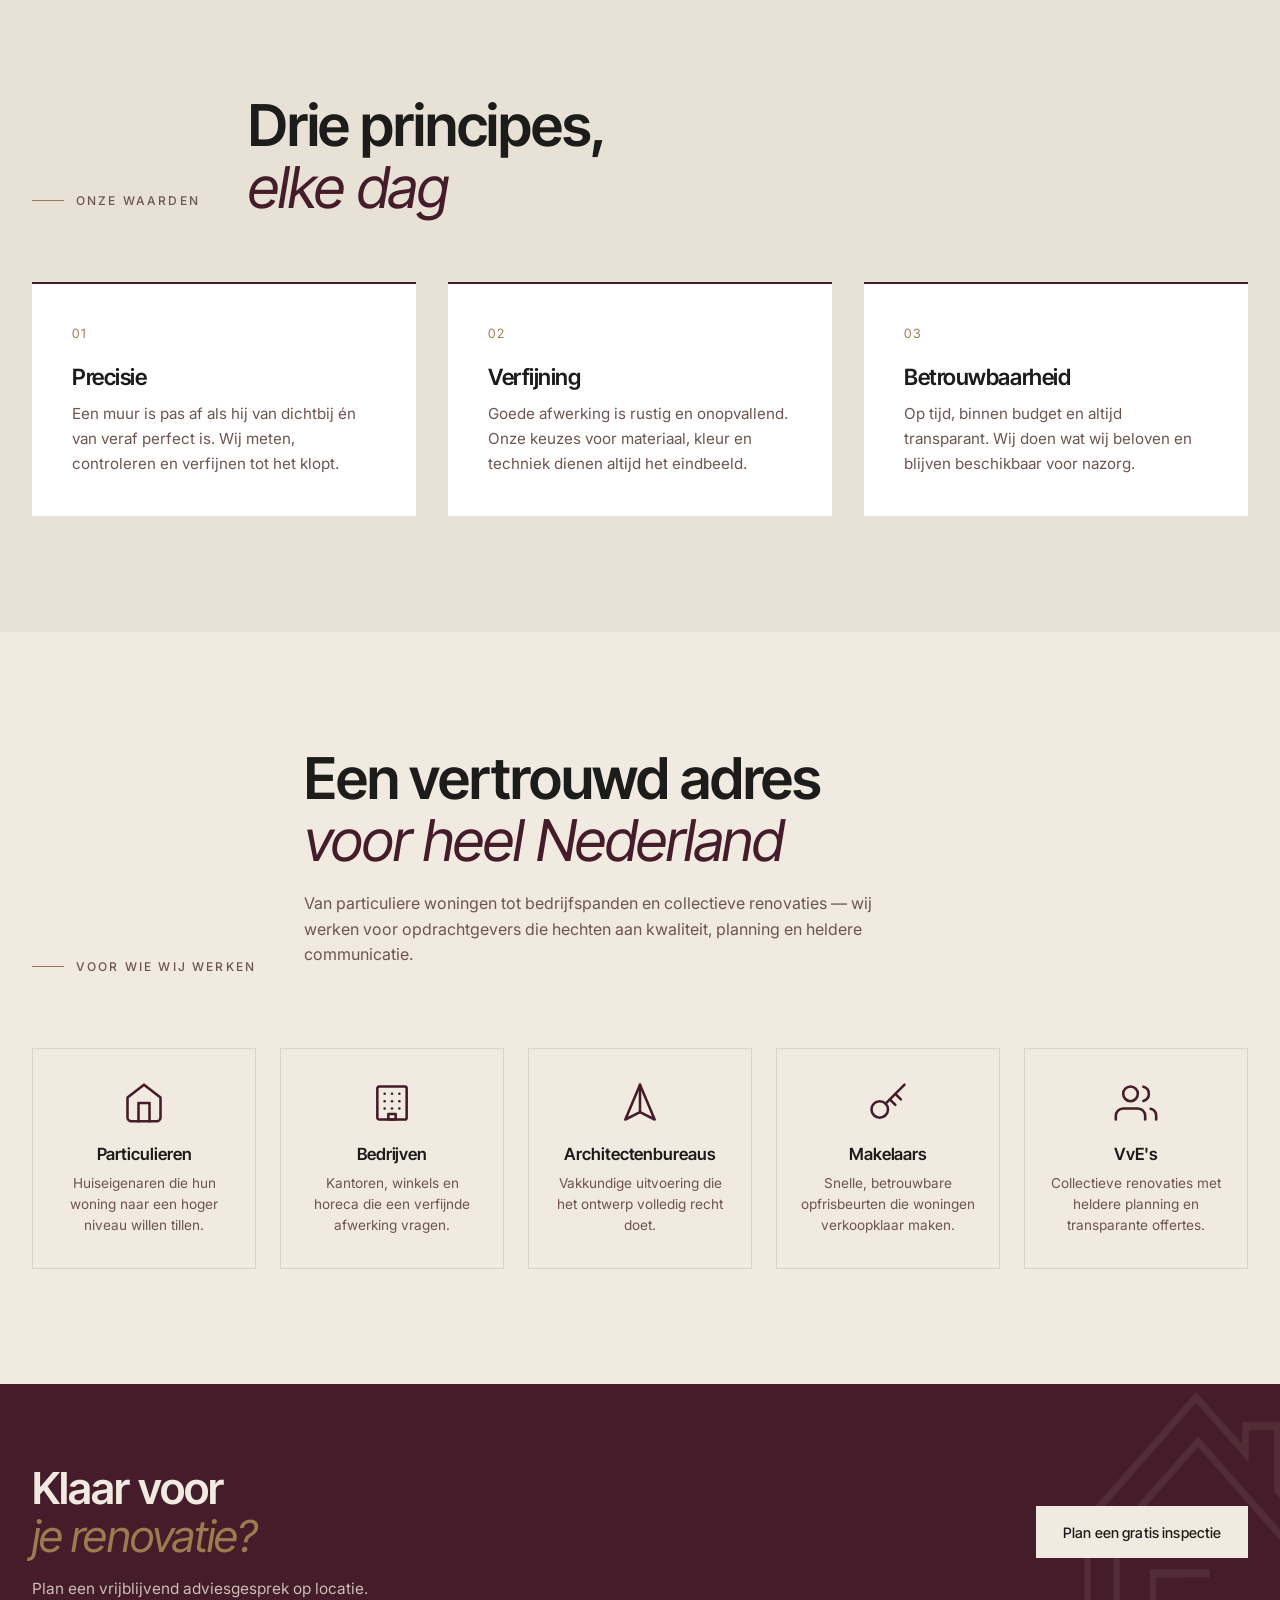
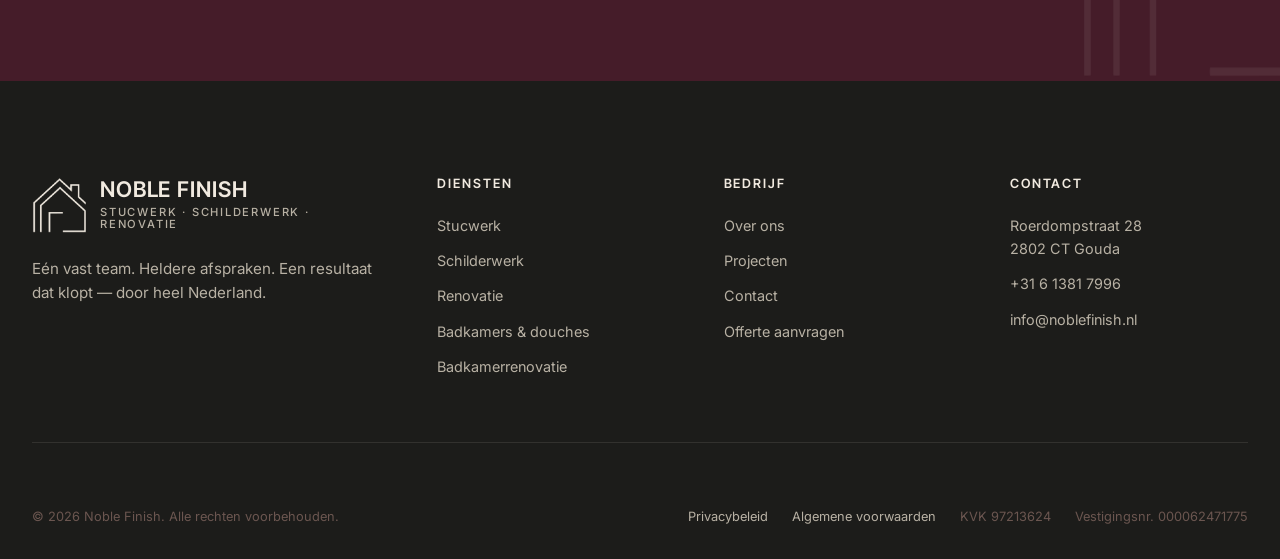
==== commit eb4e86b0: "upload_v5" ====
--- a/about.html
+++ b/about.html
@@ -121,8 +121,8 @@
                     <div class="stat__label" data-i18n="stats.years.label">Jaar ervaring</div>
                 </div>
                 <div class="stat reveal" data-delay="1">
-                    <div class="stat__num" data-i18n="stats.projects.num">240+</div>
-                    <div class="stat__label" data-i18n="stats.projects.label">Voltooide projecten</div>
+                    <div class="stat__num" data-i18n="stats.projects.num">420</div>
+                    <div class="stat__label" data-i18n="stats.projects.label">Renovaties</div>
                 </div>
                 <div class="stat reveal" data-delay="2">
                     <div class="stat__num" data-i18n="stats.clients.num">98%</div>
@@ -255,10 +255,13 @@
         <img src="assets/logos/icon-white.png" alt="" class="cta-strip__decoration" aria-hidden="true">
         <div class="container">
             <div class="cta-strip__inner reveal">
-                <h2>
-                    <span data-i18n="cta.title.l1">Klaar voor een</span><br>
-                    <em data-i18n="cta.title.l2">verfijnde afwerking?</em>
-                </h2>
+                <div>
+                    <h2>
+                        <span data-i18n="cta.title.l1">Klaar voor</span><br>
+                        <em data-i18n="cta.title.l2">je renovatie?</em>
+                    </h2>
+                    <p class="cta-strip__subtitle" data-i18n="cta.subtitle">Plan een vrijblijvend adviesgesprek op locatie.</p>
+                </div>
                 <a href="contact.html" class="btn btn--light" data-i18n="cta.button">
                     Plan een gratis inspectie
                     <span class="btn__arrow">→</span>
@@ -279,7 +282,7 @@
                             <span class="footer__brand-tag">Stucwerk · Schilderwerk · Renovatie</span>
                         </span>
                     </div>
-                    <p class="footer__tagline" data-i18n="footer.tagline">Premium stucwerk, schilderwerk en renovatie. Verfijnde afwerking voor woningen en projecten in heel Nederland.</p>
+                    <p class="footer__tagline" data-i18n="footer.tagline">Eén vast team. Heldere afspraken. Een resultaat dat klopt — door heel Nederland.</p>
                 </div>
                 <div>
                     <h4 class="footer__heading" data-i18n="footer.col2.heading">Diensten</h4>
--- a/css/styles.css
+++ b/css/styles.css
@@ -772,6 +772,13 @@
     font-weight: 400;
     color: var(--gold);
 }
+.cta-strip__subtitle {
+    color: rgba(241, 234, 224, 0.78);
+    font-size: clamp(0.95rem, 1.2vw, 1.05rem);
+    line-height: 1.55;
+    margin: 1rem 0 0;
+    max-width: 36rem;
+}
 .cta-strip__decoration {
     position: absolute;
     top: 0;
